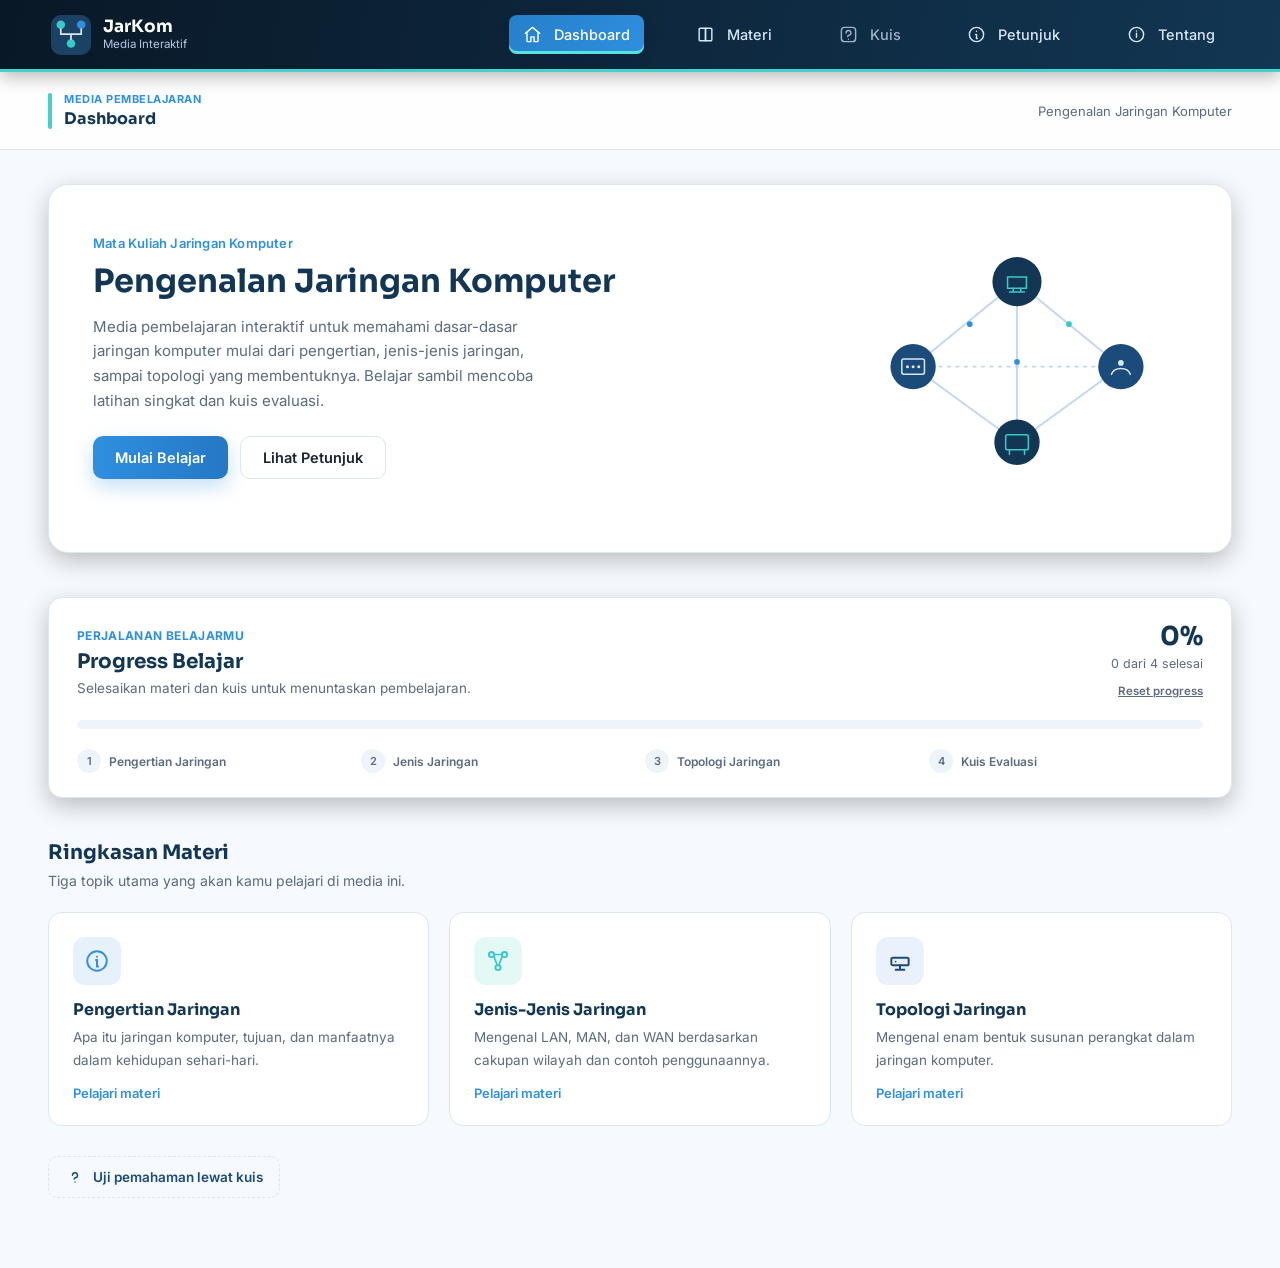
==== index.html @ 14fca4c1 "first commit" ====
<!DOCTYPE html>
<html lang="id">
<head>
<meta charset="UTF-8" />
<meta name="viewport" content="width=device-width, initial-scale=1.0" />
<title>Pengenalan Jaringan Komputer | Media Pembelajaran Interaktif</title>
<link rel="stylesheet" href="style.css?v=20261001-9" />
<link rel="preconnect" href="https://fonts.googleapis.com">
<link href="https://fonts.googleapis.com/css2?family=Sora:wght@400;600;700;800&family=Inter:wght@400;500;600;700&display=swap" rel="stylesheet">
</head>
<body>

<div class="app">

  <!-- ============ NAVBAR ============ -->
  <header class="navbar" id="navbar">
    <div class="sidebar-brand">
      <div class="brand-mark">
        <svg viewBox="0 0 40 40" width="34" height="34" fill="none" xmlns="http://www.w3.org/2000/svg">
          <circle cx="8" cy="8" r="5" fill="#38C9C9"/>
          <circle cx="32" cy="8" r="5" fill="#2F8FE0"/>
          <circle cx="20" cy="30" r="5" fill="#38C9C9"/>
          <path d="M8 13V19M32 13V19M8 19H32M20 19V25" stroke="#DCE6F2" stroke-width="2" stroke-linecap="round"/>
        </svg>
      </div>
      <div class="brand-text">
        <span class="brand-title">JarKom</span>
        <span class="brand-sub">Media Interaktif</span>
      </div>
    </div>

    <nav class="navbar-nav" aria-label="Navigasi utama">
      <button class="nav-item active" data-target="dashboard">
        <svg class="nav-icon" viewBox="0 0 24 24" fill="none"><path d="M3 10.5L12 3l9 7.5" stroke="currentColor" stroke-width="1.8" stroke-linecap="round" stroke-linejoin="round"/><path d="M5 9.5V20a1 1 0 0 0 1 1h4v-6h4v6h4a1 1 0 0 0 1-1V9.5" stroke="currentColor" stroke-width="1.8" stroke-linecap="round" stroke-linejoin="round"/></svg>
        <span>Dashboard</span>
      </button>
      <button class="nav-item" data-target="materi">
        <svg class="nav-icon" viewBox="0 0 24 24" fill="none"><path d="M4 5.5A1.5 1.5 0 0 1 5.5 4H12v16H5.5A1.5 1.5 0 0 1 4 18.5v-13Z" stroke="currentColor" stroke-width="1.8" stroke-linejoin="round"/><path d="M20 5.5A1.5 1.5 0 0 0 18.5 4H12v16h6.5a1.5 1.5 0 0 0 1.5-1.5v-13Z" stroke="currentColor" stroke-width="1.8" stroke-linejoin="round"/></svg>
        <span>Materi</span>
      </button>
      <button class="nav-item" data-target="kuis">
        <svg class="nav-icon" viewBox="0 0 24 24" fill="none"><path d="M9 10a3 3 0 1 1 3.5 2.96c-.6.13-1.5.63-1.5 1.54" stroke="currentColor" stroke-width="1.8" stroke-linecap="round"/><circle cx="12" cy="18" r="0.9" fill="currentColor"/><rect x="3" y="3" width="18" height="18" rx="4" stroke="currentColor" stroke-width="1.8"/></svg>
        <span>Kuis</span>
      </button>
      <button class="nav-item" data-target="petunjuk">
        <svg class="nav-icon" viewBox="0 0 24 24" fill="none"><circle cx="12" cy="12" r="9" stroke="currentColor" stroke-width="1.8"/><path d="M12 8v.01M11 12h1v5h1" stroke="currentColor" stroke-width="1.8" stroke-linecap="round" stroke-linejoin="round"/></svg>
        <span>Petunjuk</span>
      </button>
      <button class="nav-item" data-target="tentang">
        <svg class="nav-icon" viewBox="0 0 24 24" fill="none"><circle cx="12" cy="12" r="9" stroke="currentColor" stroke-width="1.8"/><path d="M12 10.5v5M12 7.5v.01" stroke="currentColor" stroke-width="1.8" stroke-linecap="round"/></svg>
        <span>Tentang</span>
      </button>
    </nav>
  </header>

  <!-- ============ MAIN CONTENT ============ -->
  <main class="content">
    <header class="content-topbar">
      <div class="topbar-context">
        <span class="topbar-kicker">Media Pembelajaran</span>
        <span class="topbar-divider" aria-hidden="true"></span>
        <strong id="topbarPage">Dashboard</strong>
      </div>
      <span class="topbar-course">Pengenalan Jaringan Komputer</span>
    </header>

    <!-- ===== DASHBOARD ===== -->
    <section class="page active" id="page-dashboard">
      <div class="hero">
        <div class="hero-text">
          <p class="hero-kicker">Mata Kuliah Jaringan Komputer</p>
          <h1>Pengenalan Jaringan Komputer</h1>
          <p class="hero-desc">
            Media pembelajaran interaktif untuk memahami dasar-dasar jaringan komputer
            mulai dari pengertian, jenis-jenis jaringan, sampai topologi yang membentuknya.
            Belajar sambil mencoba latihan singkat dan kuis evaluasi.
          </p>
          <div class="hero-actions">
            <button class="btn btn-primary" data-goto="materi">Mulai Belajar</button>
            <button class="btn btn-ghost" data-goto="petunjuk">Lihat Petunjuk</button>
          </div>
        </div>

        <div class="hero-visual" aria-hidden="true">
          <svg viewBox="0 0 360 300" width="100%" height="100%">
            <line x1="180" y1="60" x2="70" y2="150" stroke="#BFD8F2" stroke-width="2"/>
            <line x1="180" y1="60" x2="290" y2="150" stroke="#BFD8F2" stroke-width="2"/>
            <line x1="180" y1="60" x2="180" y2="230" stroke="#BFD8F2" stroke-width="2"/>
            <line x1="70" y1="150" x2="180" y2="230" stroke="#BFD8F2" stroke-width="2"/>
            <line x1="290" y1="150" x2="180" y2="230" stroke="#BFD8F2" stroke-width="2"/>
            <line x1="70" y1="150" x2="290" y2="150" stroke="#BFD8F2" stroke-width="2" stroke-dasharray="4 5"/>

            <g class="pulse-dot"><circle cx="130" cy="105" r="3" fill="#2F8FE0"/></g>
            <g class="pulse-dot" style="animation-delay:.6s"><circle cx="235" cy="105" r="3" fill="#38C9C9"/></g>
            <g class="pulse-dot" style="animation-delay:1.1s"><circle cx="180" cy="145" r="3" fill="#2F8FE0"/></g>

            <circle cx="180" cy="60" r="26" fill="#123653"/>
            <path d="M170 55h20v12h-20z" stroke="#38C9C9" stroke-width="1.6" fill="none"/>
            <path d="M176 67v4M184 67v4M172 71h16" stroke="#38C9C9" stroke-width="1.6" stroke-linecap="round"/>

            <circle cx="70" cy="150" r="24" fill="#1B4B7A"/>
            <rect x="58" y="142" width="24" height="16" rx="2" stroke="#DCE6F2" stroke-width="1.6" fill="none"/>
            <circle cx="64" cy="150" r="1.6" fill="#DCE6F2"/><circle cx="70" cy="150" r="1.6" fill="#DCE6F2"/><circle cx="76" cy="150" r="1.6" fill="#DCE6F2"/>

            <circle cx="290" cy="150" r="24" fill="#1B4B7A"/>
            <path d="M280 158c3-8 17-8 20 0" stroke="#DCE6F2" stroke-width="1.6" fill="none" stroke-linecap="round"/>
            <circle cx="290" cy="146" r="3" fill="#DCE6F2"/>

            <circle cx="180" cy="230" r="24" fill="#123653"/>
            <rect x="168" y="222" width="24" height="16" rx="2" stroke="#38C9C9" stroke-width="1.6" fill="none"/>
            <path d="M172 238v5M188 238v5" stroke="#38C9C9" stroke-width="1.6" stroke-linecap="round"/>
          </svg>
        </div>
      </div>

      <section class="learning-progress" aria-labelledby="learningProgressTitle">
        <div class="progress-heading">
          <div>
            <p class="progress-kicker">Perjalanan Belajarmu</p>
            <h2 id="learningProgressTitle">Progress Belajar</h2>
            <p>Selesaikan materi dan kuis untuk menuntaskan pembelajaran.</p>
          </div>
          <div class="progress-score" aria-label="Progress belajar">
            <strong id="learningProgressPercent">0%</strong>
            <span id="learningProgressCount">0 dari 4 selesai</span>
            <button class="reset-progress-btn" type="button" id="resetProgressBtn">Reset progress</button>
          </div>
        </div>
        <div class="learning-progress-track" role="progressbar" aria-valuemin="0" aria-valuemax="100" aria-valuenow="0" aria-labelledby="learningProgressTitle">
          <span id="learningProgressFill"></span>
        </div>
        <div class="progress-steps">
          <button class="progress-step" type="button" data-goto="materi" data-materi="pengertian" data-progress-step="pengertian">
            <span class="progress-step-icon">1</span><span>Pengertian Jaringan</span>
          </button>
          <button class="progress-step" type="button" data-goto="materi" data-materi="jenis" data-progress-step="jenis">
            <span class="progress-step-icon">2</span><span>Jenis Jaringan</span>
          </button>
          <button class="progress-step" type="button" data-goto="materi" data-materi="topologi" data-progress-step="topologi">
            <span class="progress-step-icon">3</span><span>Topologi Jaringan</span>
          </button>
          <button class="progress-step" type="button" data-goto="kuis" data-progress-step="kuis">
            <span class="progress-step-icon">4</span><span>Kuis Evaluasi</span>
          </button>
        </div>
      </section>

      <h2 class="section-title">Ringkasan Materi</h2>
      <p class="section-subtitle">Tiga topik utama yang akan kamu pelajari di media ini.</p>

      <div class="summary-grid">
        <button class="summary-card" data-goto="materi" data-materi="pengertian">
          <div class="summary-icon" style="background:#E7F1FC">
            <svg viewBox="0 0 24 24" fill="none" width="26" height="26"><circle cx="12" cy="12" r="9" stroke="#2F8FE0" stroke-width="1.8"/><path d="M12 8v.01M11 11h1v6h1" stroke="#2F8FE0" stroke-width="1.8" stroke-linecap="round"/></svg>
          </div>
          <h3>Pengertian Jaringan</h3>
          <p>Apa itu jaringan komputer, tujuan, dan manfaatnya dalam kehidupan sehari-hari.</p>
          <span class="summary-link">Pelajari materi</span>
        </button>

        <button class="summary-card" data-goto="materi" data-materi="jenis">
          <div class="summary-icon" style="background:#E4F8F6">
            <svg viewBox="0 0 24 24" fill="none" width="26" height="26"><circle cx="6" cy="6" r="2.4" stroke="#38C9C9" stroke-width="1.8"/><circle cx="18" cy="6" r="2.4" stroke="#38C9C9" stroke-width="1.8"/><circle cx="12" cy="18" r="2.4" stroke="#38C9C9" stroke-width="1.8"/><path d="M8 7.5L11 15M16 7.5L13 15M8.3 6h7.4" stroke="#38C9C9" stroke-width="1.6"/></svg>
          </div>
          <h3>Jenis-Jenis Jaringan</h3>
          <p>Mengenal LAN, MAN, dan WAN berdasarkan cakupan wilayah dan contoh penggunaannya.</p>
          <span class="summary-link">Pelajari materi</span>
        </button>

        <button class="summary-card" data-goto="materi" data-materi="topologi">
          <div class="summary-icon" style="background:#EAF0FC">
            <svg viewBox="0 0 24 24" fill="none" width="26" height="26"><rect x="4" y="9" width="16" height="7" rx="1.5" stroke="#1B4B7A" stroke-width="1.8"/><path d="M8 20h8M12 16v4" stroke="#1B4B7A" stroke-width="1.8" stroke-linecap="round"/><circle cx="8" cy="12.5" r="0.8" fill="#1B4B7A"/></svg>
          </div>
          <h3>Topologi Jaringan</h3>
          <p>Mengenal enam bentuk susunan perangkat dalam jaringan komputer.</p>
          <span class="summary-link">Pelajari materi</span>
        </button>
      </div>

      <div class="dashboard-links">
        <button class="mini-link" data-goto="kuis">
          <svg viewBox="0 0 24 24" fill="none" width="20" height="20"><path d="M9 10a3 3 0 1 1 3.5 2.96c-.6.13-1.5.63-1.5 1.54" stroke="currentColor" stroke-width="1.8" stroke-linecap="round"/><circle cx="12" cy="18" r="0.9" fill="currentColor"/></svg>
          Uji pemahaman lewat kuis
        </button>
      </div>
    </section>

    <!-- ===== MATERI ===== -->
    <section class="page" id="page-materi">
      <h1 class="page-title">Materi Pembelajaran</h1>
      <p class="page-lead">Pilih topik yang ingin kamu pelajari.</p>

      <div class="tabs" id="materiTabs">
        <button class="tab active" data-topic="pengertian">1. Pengertian Jaringan</button>
        <button class="tab" data-topic="jenis">2. Jenis-Jenis Jaringan</button>
        <button class="tab" data-topic="topologi">3. Topologi Jaringan</button>
      </div>

      <!-- TOPIK 1: PENGERTIAN -->
      <div class="topic-panel active" id="topic-pengertian">
        <article class="materi-block">
          <div class="materi-intro">
            <div class="materi-intro-copy">
              <h2>Pengertian Jaringan Komputer</h2>
              <p>Jaringan komputer adalah dua atau lebih komputer beserta perangkat pendukung lainnya yang
              saling dihubungkan menggunakan sebuah media sehingga dapat saling berkomunikasi dan berbagi
              sumber daya. Perangkat pendukung dapat berupa printer, server, kartu jaringan, atau perangkat
              jaringan lainnya.</p>
            </div>
            <figure class="network-visual" aria-label="Ilustrasi perangkat komputer yang terhubung dalam jaringan">
              <svg viewBox="0 0 330 180" role="img" aria-hidden="true">
                <defs>
                  <linearGradient id="networkPanel" x1="0" x2="1" y1="0" y2="1"><stop stop-color="#EDF8FF"/><stop offset="1" stop-color="#F1FCFB"/></linearGradient>
                </defs>
                <path class="network-link" d="M73 54L164 90 255 51M73 54L70 132 164 90 256 132M164 90V38"/>
                <circle class="network-pulse" cx="164" cy="90" r="34"/>
                <g class="network-node network-node-main"><rect x="141" y="67" width="46" height="40" rx="10"/><path d="M151 96h26M164 96v7M155 104h18"/></g>
                <g class="network-node"><rect x="51" y="35" width="43" height="31" rx="7"/><path d="M58 59h29M72 59v5M64 65h16"/></g>
                <g class="network-node"><rect x="235" y="32" width="43" height="31" rx="7"/><path d="M242 56h29M256 56v5M248 62h16"/></g>
                <g class="network-node"><rect x="49" y="117" width="43" height="30" rx="7"/><path d="M56 140h29M70 140v5M62 145h16"/></g>
                <g class="network-node"><rect x="235" y="117" width="43" height="30" rx="7"/><path d="M242 140h29M256 140v5M248 145h16"/></g>
                <g class="network-server"><rect x="151" y="18" width="26" height="24" rx="5"/><path d="M157 25h2M157 32h2M164 25h7M164 32h7"/></g>
              </svg>
              <figcaption><span></span>Perangkat terhubung dan berbagi data</figcaption>
            </figure>
          </div>

          <div class="materi-highlight">
            <strong>Contoh sederhana:</strong> komputer di laboratorium terhubung melalui media jaringan sehingga
            pengguna dapat mengirim file ke printer bersama atau mengakses koneksi internet yang sama.
          </div>

          <div class="info-cols">
            <div class="info-col">
              <h3>Manfaat Utama</h3>
              <ul>
                <li>Komunikasi dan pertukaran data, misalnya e-mail atau chatting.</li>
                <li>Berbagi sumber daya: printer, server, file, program, dan koneksi internet.</li>
                <li>Administrasi sistem secara terpusat.</li>
                <li>Keamanan terpusat, misalnya melalui firewall.</li>
                <li>Integrasi data dan pembagian beban pemrosesan.</li>
              </ul>
            </div>
            <div class="info-col">
              <h3>Dampak bagi Pengguna</h3>
              <ul>
                <li>Memudahkan kerja sama dalam kelompok atau komunitas.</li>
                <li>Menghemat biaya penggunaan hardware dan software.</li>
                <li>Menghemat waktu dan tenaga saat bertukar informasi.</li>
                <li>Meningkatkan produktivitas melalui data yang terintegrasi.</li>
                <li>Mendukung kolaborasi dalam cakupan lokal hingga global.</li>
            </ul>
          </div>
          </div>

          <div class="materi-flow" aria-label="Alur komunikasi jaringan">
            <div><span>1</span><strong>Pengirim</strong><small>Perangkat membuat dan mengirim data.</small></div>
            <div><span>2</span><strong>Media</strong><small>Penghubung dapat berupa kabel atau nirkabel.</small></div>
            <div><span>3</span><strong>Penerima</strong><small>Perangkat tujuan menerima data.</small></div>
          </div>
        </article>

        <section class="lesson-video" data-video-key="pengertian" aria-labelledby="videoPengertianTitle">
          <div class="lesson-video-heading"><div><span>Video Pendukung 1</span><h3 id="videoPengertianTitle">Video Pengertian Jaringan</h3><p>Tonton rangkuman konsep dasar sebelum melanjutkan latihan.</p></div><b class="lesson-video-status" data-video-status="pengertian">Belum selesai</b></div>
          <video class="lesson-video-player" controls preload="metadata"><source src="video/jaringan komputer.mp4" type="video/mp4">Browser Anda tidak mendukung pemutar video.</video>
          <p class="lesson-video-note" data-video-note="pengertian">Tonton sampai selesai untuk menandai video ini sebagai selesai.</p>
        </section>

        <div class="check-box" data-check="pengertian">
          <h4>Cek Pemahaman</h4>
          <p class="check-q">Salah satu tujuan utama jaringan komputer adalah...</p>
          <div class="check-options">
            <button class="opt-btn" data-correct="false">A. Mempercepat proses booting komputer</button>
            <button class="opt-btn" data-correct="true">B. Memungkinkan komunikasi dan berbagi sumber daya</button>
            <button class="opt-btn" data-correct="false">C. Mengganti fungsi sistem operasi</button>
            <button class="opt-btn" data-correct="false">D. Menambah kapasitas RAM komputer</button>
          </div>
          <p class="check-feedback"></p>
        </div>

        <div class="topic-nav">
          <span></span>
          <button class="btn btn-primary btn-small" data-topic-goto="jenis">Lanjut: Jenis-Jenis Jaringan →</button>
        </div>
      </div>

      <!-- TOPIK 2: JENIS-JENIS -->
      <div class="topic-panel" id="topic-jenis">
        <article class="materi-block">
          <h2>Jenis-Jenis Jaringan Komputer</h2>
          <p>Jenis jaringan komputer merupakan pengelompokan jaringan berdasarkan jarak jangkauan atau luas area yang dilayaninya. Berdasarkan jangkauannya, jaringan komputer dibedakan menjadi beberapa jenis, yaitu LAN, MAN, dan WAN.</p>
        </article>

        <div class="net-card">
          <div class="net-card-media">
            <img src="images/lan.png" alt="Ilustrasi LAN" onerror="this.style.display='none'; this.nextElementSibling.style.display='flex';">
            <div class="img-fallback" style="display:none">
              <svg viewBox="0 0 24 24" width="40" height="40" fill="none"><rect x="4" y="9" width="16" height="7" rx="1.5" stroke="#2F8FE0" stroke-width="1.8"/><circle cx="8" cy="12.5" r="1" fill="#2F8FE0"/><circle cx="12" cy="12.5" r="1" fill="#2F8FE0"/><circle cx="16" cy="12.5" r="1" fill="#2F8FE0"/></svg>
            </div>
          </div>
          <div class="net-card-body">
            <span class="net-tag">LAN</span>
            <h3>Local Area Network</h3>
            <p>LAN berada dalam ruang lingkup sangat terbatas, misalnya ruangan, rumah, hingga gedung bertingkat.</p>
            <div class="net-meta">
              <div><strong>Cakupan wilayah</strong><span>Sekitar 10–300 meter</span></div>
              <div><strong>Contoh penggunaan</strong><span>Laboratorium komputer, warnet, rumah, atau divisi perusahaan</span></div>
              <div><strong>Media umum</strong><span>Kabel UTP, switch, dan access point WiFi</span></div>
            </div>
          </div>
        </div>

        <div class="net-card">
          <div class="net-card-media">
            <img src="images/man.png" alt="Ilustrasi MAN" onerror="this.style.display='none'; this.nextElementSibling.style.display='flex';">
            <div class="img-fallback" style="display:none">
              <svg viewBox="0 0 24 24" width="40" height="40" fill="none"><path d="M4 20V9l4-3 4 3 4-3 4 3v11" stroke="#38C9C9" stroke-width="1.8" stroke-linejoin="round"/><path d="M4 20h16" stroke="#38C9C9" stroke-width="1.8"/></svg>
            </div>
          </div>
          <div class="net-card-body">
            <span class="net-tag" style="background:#E4F8F6;color:#1B9C9C">MAN</span>
            <h3>Metropolitan Area Network</h3>
            <p>MAN menghubungkan beberapa jaringan LAN yang masih berada dalam lingkup satu kota.</p>
            <div class="net-meta">
              <div><strong>Cakupan wilayah</strong><span>Satu kota atau wilayah metropolitan (sekitar 5–50 km)</span></div>
              <div><strong>Contoh penggunaan</strong><span>Jaringan antar kantor cabang bank dalam satu kota</span></div>
              <div><strong>Media umum</strong><span>Serat optik atau koneksi khusus antar lokasi</span></div>
            </div>
          </div>
        </div>

        <div class="net-card">
          <div class="net-card-media">
            <img src="images/wan.png" alt="Ilustrasi WAN" onerror="this.style.display='none'; this.nextElementSibling.style.display='flex';">
            <div class="img-fallback" style="display:none">
              <svg viewBox="0 0 24 24" width="40" height="40" fill="none"><circle cx="12" cy="12" r="9" stroke="#1B4B7A" stroke-width="1.8"/><path d="M3 12h18M12 3c2.5 2.6 2.5 15.4 0 18M12 3c-2.5 2.6-2.5 15.4 0 18" stroke="#1B4B7A" stroke-width="1.6"/></svg>
            </div>
          </div>
          <div class="net-card-body">
            <span class="net-tag" style="background:#EAF0FC;color:#1B4B7A">WAN</span>
            <h3>Wide Area Network</h3>
            <p>WAN melingkupi area sangat luas, melintasi kota, provinsi, pulau, bahkan benua.</p>
            <div class="net-meta">
              <div><strong>Cakupan wilayah</strong><span>Antar kota, pulau, hingga antar negara</span></div>
              <div><strong>Contoh penggunaan</strong><span>Jaringan internet, koneksi kantor pusat dengan cabang luar kota</span></div>
              <div><strong>Media umum</strong><span>Internet, satelit, serat optik, atau jaringan seluler</span></div>
            </div>
          </div>
        </div>

        <section class="lesson-video" data-video-key="jenis" aria-labelledby="videoJenisTitle">
          <div class="lesson-video-heading"><div><span>Video Pendukung 2</span><h3 id="videoJenisTitle">Video Jenis-Jenis Jaringan</h3><p>Gunakan video ini untuk memperkuat perbedaan LAN, MAN, dan WAN.</p></div><b class="lesson-video-status" data-video-status="jenis">Belum selesai</b></div>
          <video class="lesson-video-player" controls preload="metadata"><source src="video/Jenis Jaringan komputer.mp4" type="video/mp4">Browser Anda tidak mendukung pemutar video.</video>
          <p class="lesson-video-note" data-video-note="jenis">Tonton sampai selesai untuk menandai video ini sebagai selesai.</p>
        </section>

        <div class="check-box" data-check="jenis">
          <h4>Cek Pemahaman</h4>
          <p class="check-q">Jaringan yang mencakup wilayah satu kota disebut...</p>
          <div class="check-options">
            <button class="opt-btn" data-correct="false">A. LAN</button>
            <button class="opt-btn" data-correct="true">B. MAN</button>
            <button class="opt-btn" data-correct="false">C. WAN</button>
            <button class="opt-btn" data-correct="false">D. Internet</button>
          </div>
          <p class="check-feedback"></p>
        </div>

        <div class="topic-nav">
          <button class="btn btn-ghost btn-small" data-topic-goto="pengertian">← Kembali</button>
          <button class="btn btn-primary btn-small" data-topic-goto="topologi">Lanjut: Topologi Jaringan →</button>
        </div>
      </div>

      <!-- TOPIK 3: TOPOLOGI -->
      <div class="topic-panel" id="topic-topologi">
        <article class="materi-block">
          <h2>Topologi Jaringan</h2>
          <p>Topologi jaringan adalah pola atau bentuk susunan hubungan antarperangkat dalam sebuah jaringan komputer. 
            Topologi menunjukkan bagaimana komputer, server, switch, dan perangkat jaringan lainnya saling terhubung dan berkomunikasi.</p>
            <p>Adapun beberapa jenis topologi jaringan antara lain:</p>
        </article>

        <div class="device-grid">
          <div class="device-card">
            <div class="topology-badge"><img src="images/bus.png" alt="Ilustrasi Topologi Bus" onerror="this.style.display='none'; this.nextElementSibling.style.display='flex';"><span>BUS</span></div>
            <h3>Topologi Bus</h3>
            <p class="device-fn">Komponen terhubung pada jalur komunikasi utama (trunk atau backbone).</p>
            <p>Pada topologi Linear Bus, setiap komponen terhubung ke <strong>trunk atau backbone</strong> sehingga membentuk satu segmen jaringan. Kedua ujung kabel menggunakan terminator untuk mencegah sinyal terserap; media yang digunakan adalah kabel coaxial.</p>
          </div>

          <div class="device-card">
            <div class="topology-badge"><img src="images/star.png" alt="Ilustrasi Topologi Star" onerror="this.style.display='none'; this.nextElementSibling.style.display='flex';"><span>STAR</span></div>
            <h3>Topologi Star</h3>
            <p class="device-fn">Setiap komponen terhubung ke perangkat pusat.</p>
            <p>Pada topologi Star, setiap komponen terhubung ke perangkat jaringan pusat seperti <strong>hub, switch, atau router</strong>. Jika beberapa Star dihubungkan hingga membentuk Star baru, hasilnya disebut Extended Star. Media koneksinya dapat berupa kabel UTP.</p>
          </div>

          <div class="device-card">
            <div class="topology-badge"><img src="images/ring.png" alt="Ilustrasi Topologi Ring" onerror="this.style.display='none'; this.nextElementSibling.style.display='flex';"><span>RING</span></div>
            <h3>Topologi Ring</h3>
            <p class="device-fn">Komponen terhubung pada backbone berbentuk loop tertutup.</p>
            <p>Pada topologi Ring, setiap komponen terhubung ke jalur komunikasi utama yang <strong>membentuk loop tertutup</strong>. Pada Token Ring, pengkabelan dapat berbentuk Star dan loop dibentuk oleh perangkat MAU (<em>Media Access Unit</em>).</p>
          </div>

          <div class="device-card">
            <div class="topology-badge"><img src="images/mesh.png" alt="Ilustrasi Topologi Mesh" onerror="this.style.display='none'; this.nextElementSibling.style.display='flex';"><span>MESH</span></div>
            <h3>Topologi Mesh</h3>
            <p class="device-fn">Komponen memiliki jalur langsung khusus ke komponen lain.</p>
            <p>Pada <strong>Full Mesh</strong>, setiap komponen memiliki hubungan langsung atau jalur khusus ke setiap komponen lain dalam segmen. Jika satu jalur khusus dihilangkan, bentuknya disebut Partial Mesh.</p>
          </div>

          <div class="device-card">
            <div class="topology-badge"><img src="images/tree.png" alt="Ilustrasi Topologi Tree" onerror="this.style.display='none'; this.nextElementSibling.style.display='flex';"><span>TREE</span></div>
            <h3>Topologi Tree</h3>
            <p class="device-fn">Jaringan disusun bertingkat seperti cabang pohon.</p>
            <p>Topologi Tree adalah topologi yang memiliki <strong>struktur bertingkat seperti pohon</strong>, dengan beberapa jaringan yang tersusun secara hierarki.</p>
          </div>

          <div class="device-card">
            <div class="topology-badge"><img src="images/hybrid.png" alt="Ilustrasi Topologi Hybrid" onerror="this.style.display='none'; this.nextElementSibling.style.display='flex';"><span>HYBRID</span></div>
            <h3>Topologi Hybrid</h3>
            <p class="device-fn">Menggabungkan dua atau lebih jenis topologi.</p>
            <p>Topologi Hybrid adalah topologi yang merupakan <strong>gabungan dari dua atau lebih jenis topologi jaringan</strong>, misalnya gabungan topologi Star dan Bus.</p>
          </div>
        </div>

        <section class="lesson-video" data-video-key="topologi" aria-labelledby="videoTopologiTitle">
          <div class="lesson-video-heading"><div><span>Video Pendukung 3</span><h3 id="videoTopologiTitle">Video Topologi Jaringan</h3><p>Lihat visualisasi topologi sebelum menyelesaikan evaluasi akhir.</p></div><b class="lesson-video-status" data-video-status="topologi">Belum selesai</b></div>
          <video class="lesson-video-player" controls preload="metadata"><source src="video/Topologi Jaringan.mp4" type="video/mp4">Browser Anda tidak mendukung pemutar video.</video>
          <p class="lesson-video-note" data-video-note="topologi">Tonton sampai selesai untuk menandai video ini sebagai selesai.</p>
        </section>

        <div class="check-box" data-check="topologi">
          <h4>Latihan Singkat</h4>
          <p class="check-q">Topologi yang menghubungkan semua perangkat ke satu perangkat pusat adalah...</p>
          <div class="check-options">
            <button class="opt-btn" data-correct="false">A. Bus</button>
            <button class="opt-btn" data-correct="true">B. Star</button>
            <button class="opt-btn" data-correct="false">C. Ring</button>
            <button class="opt-btn" data-correct="false">D. Mesh</button>
          </div>
          <p class="check-feedback"></p>
        </div>

        <div class="topic-nav">
          <button class="btn btn-ghost btn-small" data-topic-goto="jenis">← Kembali</button>
          <button class="btn btn-primary btn-small" data-goto="kuis">Ke Kuis Evaluasi →</button>
        </div>
      </div>
    </section>

    <!-- ===== VIDEO ===== -->
    <section class="page legacy-video-page" id="page-video" aria-hidden="true">
      <h1 class="page-title">Video Pengenalan Jaringan Komputer</h1>
      <p class="page-lead">Tonton video berikut untuk memperkuat pemahamanmu tentang jaringan komputer.</p>

      <div class="video-wrap">
        <video id="mainVideo" controls poster="" onerror="document.getElementById('videoFallback').style.display='flex'; this.style.display='none';">
          <source src="video/jaringan-komputer.mp4" type="video/mp4">
        </video>
        <div class="video-fallback" id="videoFallback">
          <svg viewBox="0 0 24 24" width="46" height="46" fill="none"><rect x="3" y="5" width="14" height="14" rx="2" stroke="#BFD8F2" stroke-width="1.6"/><path d="M17 9.5l4-2.3v9.6l-4-2.3" stroke="#BFD8F2" stroke-width="1.6" stroke-linejoin="round"/></svg>
          <p>Video belum tersedia.<br>Masukkan file <code>jaringan-komputer.mp4</code> ke folder <code>video/</code>.</p>
        </div>
      </div>

      <div class="video-info">
        <h3>Video Pengenalan Jaringan Komputer</h3>
        <p>Video ini membahas secara ringkas apa itu jaringan komputer, jenis-jenisnya, serta
        enam topologi jaringan yang umum digunakan.</p>
      </div>

      <div id="videoQuestion" class="video-question" style="display:none">
        <p>Apakah kamu sudah selesai menonton video ini?</p>
        <div class="video-question-actions">
          <button class="btn btn-ghost btn-small" id="videoNotDone">Belum, putar ulang</button>
          <button class="btn btn-primary btn-small" id="videoDone">Ya, sudah selesai</button>
        </div>
      </div>

      <button class="btn btn-primary" id="continueToQuizBtn" data-goto="kuis" style="display:none">Lanjut ke Kuis →</button>

      <button class="btn btn-ghost" data-goto="dashboard">← Kembali ke Dashboard</button>
    </section>

    <!-- ===== KUIS ===== -->
    <section class="page" id="page-kuis">

      <div id="kuisIntro" class="quiz-intro">
        <div class="quiz-hero">
          <div class="quiz-hero-content">
            <span class="quiz-eyebrow">Evaluasi Akhir</span>
            <h1>Kuis Evaluasi</h1>
            <p>Uji pemahamanmu tentang pengertian, jenis, dan topologi jaringan komputer dalam satu rangkaian kuis.</p>
            <div class="quiz-meta" aria-label="Informasi kuis">
              <div><strong>15</strong><span>Soal pilihan ganda</span></div>
              <div><strong>3</strong><span>Topik pembelajaran</span></div>
              <div><strong>1×</strong><span>Jawaban per soal</span></div>
            </div>
            <button class="btn btn-primary quiz-start-btn" id="startQuizBtn" disabled>Mulai Kuis</button>
          </div>
          <aside class="quiz-hero-aside" aria-label="Aturan pengerjaan kuis">
            <div class="quiz-hero-icon" aria-hidden="true">
              <svg viewBox="0 0 64 64" fill="none"><rect x="13" y="8" width="38" height="48" rx="7" stroke="currentColor" stroke-width="3"/><path d="M23 22h18M23 32h18M23 42h10" stroke="currentColor" stroke-width="3" stroke-linecap="round"/><circle cx="45" cy="43" r="7" fill="#38C9C9"/><path d="m42 43 2 2 4-5" stroke="#0E2B45" stroke-width="2.4" stroke-linecap="round" stroke-linejoin="round"/></svg>
            </div>
            <span>Siap mengerjakan?</span>
            <h2>Jawab dengan teliti</h2>
            <p>Pilih satu jawaban pada setiap soal. Nilai dan pembahasan akan tersedia setelah kuis selesai.</p>
          </aside>
        </div>
        <div class="quiz-lock-card" id="quizLockCard" role="status" aria-live="polite">
          <div class="quiz-lock-icon" aria-hidden="true">
            <svg viewBox="0 0 24 24" fill="none">
              <rect x="5" y="10" width="14" height="10" rx="2" stroke="currentColor" stroke-width="1.8"/>
              <path d="M8 10V7a4 4 0 0 1 8 0v3" stroke="currentColor" stroke-width="1.8" stroke-linecap="round"/>
              <circle cx="12" cy="15" r="1" fill="currentColor"/>
            </svg>
          </div>
          <div>
            <h2>Kuis masih terkunci</h2>
            <p id="quizLockMessage">Selesaikan cek pemahaman pada seluruh materi untuk membuka kuis.</p>
            <ul class="quiz-requirements" id="quizRequirements">
              <li data-requirement="pengertian">Cek pemahaman Pengertian Jaringan</li>
              <li data-requirement="jenis">Cek pemahaman Jenis Jaringan</li>
              <li data-requirement="topologi">Cek pemahaman Topologi Jaringan</li>
            </ul>
          </div>
        </div>
      </div>

      <div id="kuisRunning" class="quiz-running" style="display:none">
        <div class="quiz-workspace">
          <div class="quiz-main">
            <div class="quiz-top">
              <span id="quizProgressText">Soal 1 dari 15</span>
              <div class="quiz-progress-bar"><div class="quiz-progress-fill" id="quizProgressFill"></div></div>
            </div>

            <div class="quiz-card">
              <p class="quiz-question" id="quizQuestion"></p>
              <div class="quiz-options" id="quizOptions"></div>
              <p class="quiz-feedback" id="quizFeedback"></p>
            </div>

            <div class="quiz-nav">
              <button class="btn btn-primary" id="nextQuestionBtn" disabled>Soal Berikutnya</button>
            </div>
          </div>

          <aside class="quiz-status-panel" aria-label="Status kuis">
            <span class="quiz-status-label">Status Kuis</span>
            <div class="quiz-status-number" id="quizStatusNumber">01</div>
            <p class="quiz-status-topic" id="quizStatusTopic">Dasar Jaringan</p>
            <div class="quiz-status-divider"></div>
            <div class="quiz-status-row"><span>Sudah dijawab</span><strong id="quizAnsweredCount">0 / 15</strong></div>
            <div class="quiz-status-row"><span>Jawaban benar</span><strong id="quizCorrectCount">0</strong></div>
            <p class="quiz-status-note">Pilih satu jawaban untuk melanjutkan ke soal berikutnya.</p>
          </aside>
        </div>
      </div>

      <div id="kuisHasil" class="quiz-result" style="display:none">
        <div class="result-layout">
          <div class="result-score-card">
            <div class="result-score-ring">
              <span id="resultPercent">0%</span>
            </div>
            <h2 id="resultTitle">Hasil Evaluasi</h2>
            <p id="resultSummary">Berikut hasil pengerjaan kuismu.</p>
          </div>
          <div class="result-stats" aria-label="Statistik hasil kuis">
            <div class="result-stat"><strong id="resultCorrect">0</strong><span>Jawaban Benar</span></div>
            <div class="result-stat"><strong id="resultWrong">0</strong><span>Jawaban Salah</span></div>
            <div class="result-stat"><strong id="resultScore">0</strong><span>Nilai Akhir</span></div>
          </div>
          <aside class="result-insight">
            <span class="result-insight-label">Rekomendasi Belajar</span>
            <h3 id="resultInsightTitle">Lanjutkan belajarmu</h3>
            <p id="resultRecommendation"></p>
          </aside>
        </div>
        <div class="result-actions">
          <button class="btn btn-ghost" id="showReviewBtn">Lihat Pembahasan</button>
          <button class="btn btn-ghost" id="retryWrongBtn">Ulangi Soal Salah</button>
          <button class="btn btn-ghost" id="retryQuizBtn">Ulangi Kuis</button>
          <button class="btn btn-primary" data-goto="dashboard">Kembali ke Dashboard</button>
        </div>
      </div>

      <div id="kuisReview" class="quiz-review" style="display:none">
        <h1 class="page-title">Pembahasan Kuis</h1>
        <div id="reviewList"></div>
        <button class="btn btn-primary" id="backToResultBtn">← Kembali ke Hasil</button>
      </div>

    </section>

    <!-- ===== PETUNJUK ===== -->
    <section class="page" id="page-petunjuk">
      <section class="guide-hero" aria-labelledby="guideTitle">
        <div>
          <span class="guide-eyebrow">Panduan Belajar</span>
          <h1 id="guideTitle">Petunjuk Penggunaan</h1>
          <p>Ikuti alur berikut agar proses belajarmu lebih terarah, dari memahami materi hingga melihat hasil evaluasi.</p>
        </div>
        <div class="guide-hero-badge" aria-label="Enam langkah pembelajaran">
          <strong>6</strong><span>langkah mudah<br>untuk diikuti</span>
        </div>
      </section>

      <div class="guide-section-heading">
        <span>Alur Pembelajaran</span>
        <h2>Mulai belajar dalam 6 langkah</h2>
      </div>
      <ol class="guide-list" aria-label="Langkah penggunaan media">
        <li>
          <span class="guide-num">1</span>
          <div><h3>Buka menu Materi</h3><p>Pilih menu <strong>Materi</strong> di navbar bagian atas untuk mempelajari pengertian, jenis, dan topologi jaringan komputer.</p></div>
        </li>
        <li>
          <span class="guide-num">2</span>
          <div><h3>Tonton Video Pendukung</h3><p>Setiap topik materi memiliki video pendukung. Tonton hingga selesai agar progress video tercatat dan kuis evaluasi terbuka.</p></div>
        </li>
        <li>
          <span class="guide-num">3</span>
          <div><h3>Kerjakan Latihan</h3><p>Di setiap akhir topik materi, terdapat latihan singkat untuk mengecek pemahamanmu.</p></div>
        </li>
        <li>
          <span class="guide-num">4</span>
          <div><h3>Kerjakan Kuis</h3><p>Pilih menu <strong>Kuis</strong> untuk mengerjakan 15 soal evaluasi pilihan ganda.</p></div>
        </li>
        <li>
          <span class="guide-num">5</span>
          <div><h3>Lihat Hasil &amp; Pembahasan</h3><p>Setelah kuis selesai, kamu bisa melihat nilai akhir serta pembahasan setiap soal.</p></div>
        </li>
        <li>
          <span class="guide-num">6</span>
          <div><h3>Gunakan Navbar</h3><p>Gunakan navbar di bagian atas kapan saja untuk berpindah antar menu.</p></div>
        </li>
      </ol>

      <div class="guide-cta">
        <div><strong>Sudah siap belajar?</strong><span>Mulai dari materi pertama untuk mengenal jaringan komputer.</span></div>
        <button class="btn btn-primary" data-goto="dashboard">← Kembali ke Dashboard</button>
      </div>
    </section>

    <!-- ===== TENTANG ===== -->
    <section class="page" id="page-tentang">
      <h1 class="page-title">Tentang Media Pembelajaran</h1>
      <p class="page-lead">Media interaktif yang disusun sebagai pendamping pembelajaran pengenalan jaringan komputer.</p>

      <article class="about-intro">
        <div class="about-icon" aria-hidden="true">
          <svg viewBox="0 0 24 24" fill="none"><circle cx="6" cy="6" r="2.4" stroke="currentColor" stroke-width="1.8"/><circle cx="18" cy="6" r="2.4" stroke="currentColor" stroke-width="1.8"/><circle cx="12" cy="18" r="2.4" stroke="currentColor" stroke-width="1.8"/><path d="M8 7.5 11 15M16 7.5 13 15M8.3 6h7.4" stroke="currentColor" stroke-width="1.6"/></svg>
        </div>
        <div>
          <h2>Belajar jaringan komputer dengan lebih terarah</h2>
          <p>Media ini mengadaptasi materi pengenalan jaringan komputer dari Modul Jaringan Komputer karya Nur Hidayati, M.Kom. Fokus pembelajaran mencakup definisi dan manfaat jaringan, klasifikasi berdasarkan cakupan, media kabel dan nirkabel, serta topologi fisik jaringan.</p>
        </div>
      </article>

      <div class="about-grid">
        <article class="about-card"><span class="about-number">01</span><h3>Materi Berbasis Modul</h3><p>Isi pengertian, klasifikasi jaringan, dan topologi disesuaikan dengan Modul Jaringan Komputer.</p></article>
        <article class="about-card"><span class="about-number">02</span><h3>Pembelajaran Visual</h3><p>Video pendukung dan ilustrasi jaringan membantu memahami konsep serta bentuk topologi.</p></article>
        <article class="about-card"><span class="about-number">03</span><h3>Latihan dan Kuis</h3><p>Latihan singkat dan kuis evaluasi membantu mengecek pemahaman setelah belajar.</p></article>
      </div>

      <section class="about-sources" aria-labelledby="videoSourcesTitle">
        <h2 id="videoSourcesTitle">Sumber Video</h2>
        <p>Video pendukung pada media ini digunakan sebagai pelengkap pembelajaran.</p>
        <ul>
          <li><strong>Pengertian Jaringan:</strong> <a href="https://youtu.be/WPhjxoVDygk?si=ab6FAzXpc2KvPgIT" target="_blank" rel="noopener noreferrer">Jaringan Komputer: Pengertian, Jenis dan Modelnya</a> — Halo Edukasi, YouTube.</li>
          <li><strong>Jenis-Jenis Jaringan:</strong> <a href="https://youtu.be/YQ2IN7jEhV0?si=LxFhx-mYOEnl0dFO" target="_blank" rel="noopener noreferrer">Mengenal Jenis Jaringan Komputer (LAN MAN WAN)</a> — AF tutorial, YouTube.</li>
          <li><strong>Topologi Jaringan:</strong> <a href="https://youtu.be/P2LaZvjU0b0?si=kEKBDJYDgsHlOIZy" target="_blank" rel="noopener noreferrer">Topologi Jaringan: Jenis-Jenis Topologi Jaringan dan Penjelasannya</a> — NZUpdateChannel, YouTube.</li>
        </ul>
      </section>

      <div class="about-cta">
        <div><strong>Sumber materi</strong><span>Modul Jaringan Komputer — Nur Hidayati, M.Kom, 2016.</span></div>
        <button class="btn btn-primary" data-goto="materi">Mulai Belajar</button>
      </div>
    </section>

  </main>
</div>

<script src="script.js"></script>
</body>
</html>
---- style.css ----
/* =========================================================
   Media Pembelajaran Interaktif — Pengenalan Jaringan Komputer
   ========================================================= */

:root{
  --bg: #F6F9FD;
  --bg-alt: #EDF4FC;
  --primary: #1B4B7A;
  --primary-dark: #123653;
  --accent: #2F8FE0;
  --accent-2: #42D1CC;
  --text: #1B2430;
  --text-muted: #5B6B7F;
  --white: #FFFFFF;
  --border: #DCE6F2;
  --success: #2E9E6D;
  --success-bg: #E5F6EE;
  --error: #E0574A;
  --error-bg: #FCEAE8;
  --radius-sm: 8px;
  --radius-md: 14px;
  --radius-lg: 20px;
  --shadow: 0 8px 24px rgba(0, 0, 0, 0.24);
  --sidebar-bg: #091827;
  --sidebar-active: #1B4B7A;
  --sidebar-text: #D7E7F8;
  --sidebar-muted: #AFC8E2;
}

*{ box-sizing: border-box; }

html,body{
  margin:0; padding:0;
  background: var(--bg);
  color: var(--text);
  font-family: 'Inter', -apple-system, Segoe UI, Roboto, sans-serif;
  scroll-behavior: smooth;
}

html{ overflow-y:scroll; }

h1,h2,h3,h4{
  font-family: 'Sora', 'Inter', sans-serif;
  color: var(--primary-dark);
  margin: 0 0 .4em 0;
}

p{ line-height:1.65; color: var(--text-muted); margin:0 0 1em 0; }

button{ font-family: inherit; cursor: pointer; }

img{ max-width:100%; display:block; }

/* ---------- Layout ---------- */
.app{
  min-height:100vh;
}

/* ---------- Navbar ---------- */
.navbar{
  width:100%;
  min-height:72px;
  background: linear-gradient(100deg, #091827, #123653);
  color: #EAF1FB;
  display:flex; align-items:center;
  padding:0 clamp(20px, 4vw, 52px);
  position: sticky;
  top:0;
  z-index: 40;
  border-bottom: 3px solid var(--accent-2);
  box-shadow: 0 4px 18px rgba(0,0,0,.3);
}

.sidebar-brand{
  display:flex; align-items:center; gap:12px;
  padding: 12px 0;
  margin-right:auto;
}
.brand-mark{
  width:40px; height:40px; border-radius:10px;
  background: #1B4264;
  display:flex; align-items:center; justify-content:center;
}
.brand-text{ display:flex; flex-direction:column; line-height:1.2; }
.brand-title{ font-family:'Sora',sans-serif; font-weight:700; font-size:17px; color:#fff; }
.brand-sub{ font-size:11.5px; color:var(--sidebar-muted); }

.navbar-nav{
  display:flex; align-items:center; justify-content:space-between; gap:4px;
  width:720px; flex:0 0 720px;
  padding:8px 0;
}
.nav-item{
  display:flex; align-items:center; gap:12px;
  background:none; border:none; color:var(--sidebar-text);
  padding: 10px 14px; border-radius: var(--radius-sm);
  font-size: 14.5px; font-weight:500; text-align:left;
  transition: background .18s ease, color .18s ease;
}
.nav-icon{ width:19px; height:19px; flex-shrink:0; color: inherit; }
.nav-item:hover{ background:rgba(255,255,255,.11); color:#fff; }
.nav-item.active{
  background:linear-gradient(135deg, #267FC9, var(--accent));
  color:#fff;
  box-shadow: inset 0 -3px 0 #5BE2DF, 0 4px 12px rgba(8,35,66,.18);
}

/* ---------- Content ---------- */
.content{
  padding: 0 48px 70px 48px;
  width:100%;
  min-width: 0;
}

.content-topbar{
  height:78px;
  margin:0 -48px 34px;
  padding:0 48px;
  background:rgba(255,255,255,.9);
  color:var(--primary-dark);
  display:flex;
  align-items:center;
  justify-content:space-between;
  gap:24px;
  border-bottom:1px solid var(--border);
  position:relative;
}
.content-topbar::before{
  content:"";
  width:4px;
  height:36px;
  background:var(--accent-2);
  position:absolute;
  left:48px;
  border-radius:2px;
}
.topbar-context{ display:flex; flex-direction:column; align-items:flex-start; gap:2px; min-width:0; padding-left:16px; }
.topbar-kicker{ color:var(--accent); font-size:11px; font-weight:700; letter-spacing:.5px; text-transform:uppercase; }
.topbar-divider{ display:none; }
.topbar-context strong{ font-family:'Sora',sans-serif; font-size:16px; font-weight:700; }
.topbar-course{ color:var(--text-muted); font-size:13px; text-align:right; }

.page{ display:none; animation: fadeIn .35s ease; }
.page.active{ display:block; }

@keyframes fadeIn{
  from{ opacity:0; transform: translateY(6px); }
  to{ opacity:1; transform: translateY(0); }
}

.page-title{ font-size: 28px; }
.page-lead{ font-size:15.5px; max-width:640px; }

/* ---------- Buttons ---------- */
.btn{
  border-radius: 10px;
  padding: 12px 22px;
  font-size: 14.5px;
  font-weight: 600;
  border: none;
  display:inline-flex; align-items:center; gap:8px;
  transition: transform .12s ease, box-shadow .12s ease, background .15s ease;
}
.btn-primary{
  background: linear-gradient(90deg, var(--accent), #2578C4);
  color:#fff;
  box-shadow: 0 8px 20px rgba(47,143,224,0.28);
}
.btn-primary:hover{ transform: translateY(-1px); box-shadow: 0 10px 24px rgba(47,143,224,0.36); }
.btn-ghost{
  background: var(--white);
  color: var(--text);
  border: 1.5px solid var(--border);
}
.btn-ghost:hover{ background: #214461; }
.btn-small{ padding: 9px 16px; font-size:13.5px; }
.btn:disabled{ opacity:.5; cursor:not-allowed; transform:none; }

/* ---------- Dashboard hero ---------- */
.hero{
  display:flex; align-items:center; gap:40px;
  background: var(--white);
  border-radius: var(--radius-lg);
  padding: 40px 44px;
  box-shadow: var(--shadow);
  border: 1px solid var(--border);
  margin-bottom: 44px;
}
.hero-text{ flex:1.15; min-width:0; }
.hero-kicker{
  color: var(--accent); font-weight:600; font-size:13px;
  letter-spacing:.2px; margin-bottom:8px;
}
.hero-text h1{ font-size: 32px; line-height:1.2; margin-bottom:14px; }
.hero-desc{ max-width: 480px; font-size:15px; }
.hero-actions{ display:flex; gap:12px; margin: 22px 0 26px 0; flex-wrap:wrap; }
.hero-author{ display:flex; align-items:center; gap:12px; }
.author-avatar{
  width:40px; height:40px; border-radius:50%;
  background: linear-gradient(135deg, var(--accent), var(--accent-2));
  color:#fff; font-family:'Sora',sans-serif; font-weight:700; font-size:13px;
  display:flex; align-items:center; justify-content:center;
}
.hero-author div strong{ display:block; font-size:14px; color:var(--primary-dark); }
.hero-author div span{ font-size:12.5px; color:var(--text-muted); }

.hero-visual{ flex:1; max-width:340px; }
.pulse-dot circle{ animation: pulse 2.4s ease-in-out infinite; transform-origin: center; }
@keyframes pulse{
  0%,100%{ opacity:.35; r:2.2; }
  50%{ opacity:1; r:3.6; }
}

/* ---------- Learning progress ---------- */
.learning-progress{
  background:var(--white); border:1px solid var(--border); border-radius:var(--radius-md);
  padding:24px 28px; margin-bottom:42px; box-shadow:var(--shadow);
}
.progress-heading{ display:flex; align-items:center; justify-content:space-between; gap:24px; }
.progress-kicker{ color:var(--accent); font-size:12px; font-weight:700; letter-spacing:.35px; text-transform:uppercase; margin-bottom:3px; }
.progress-heading h2{ font-size:20px; margin-bottom:3px; }
.progress-heading p:not(.progress-kicker){ font-size:13.5px; margin:0; }
.progress-score{ flex-shrink:0; text-align:right; }
.progress-score strong{ display:block; color:var(--primary-dark); font-family:'Sora',sans-serif; font-size:26px; line-height:1.15; }
.progress-score span{ color:var(--text-muted); font-size:12.5px; }
.reset-progress-btn{
  display:block; margin:8px 0 0 auto; padding:4px 0; border:0; background:none;
  color:var(--text-muted); font-size:11.5px; font-weight:600; text-decoration:underline;
}
.reset-progress-btn:hover{ color:var(--error); }
.learning-progress-track{ height:9px; background:var(--bg-alt); border-radius:999px; overflow:hidden; margin:18px 0 20px; }
.learning-progress-track span{ display:block; width:0; height:100%; border-radius:inherit; background:linear-gradient(90deg,var(--accent),var(--accent-2)); transition:width .35s ease; }
.progress-steps{ display:grid; grid-template-columns:repeat(4,1fr); gap:10px; }
.progress-step{
  display:flex; align-items:center; gap:8px; min-width:0; padding:0;
  background:none; border:0; color:var(--text-muted); font-size:12px; font-weight:600; text-align:left;
}
.progress-step-icon{
  width:24px; height:24px; flex:0 0 24px; display:grid; place-items:center; border-radius:50%;
  background:var(--bg-alt); color:var(--text-muted); font-size:11px; transition:background .2s ease,color .2s ease;
}
.progress-step:hover{ color:var(--accent); }
.progress-step.done{ color:var(--primary-dark); }
.progress-step.done .progress-step-icon{ background:var(--success); color:#fff; font-size:0; }
.progress-step.done .progress-step-icon::after{ content:'✓'; font-size:14px; }

@media (prefers-reduced-motion: reduce){
  .pulse-dot circle{ animation:none; }
  .page{ animation:none; }
}

/* ---------- Section headers ---------- */
.section-title{ font-size:20px; margin-bottom:4px; }
.section-subtitle{ font-size:14px; margin-bottom:20px; }

/* ---------- Summary cards ---------- */
.summary-grid{
  display:grid;
  grid-template-columns: repeat(3, 1fr);
  gap: 20px;
  margin-bottom: 30px;
}
.summary-card{
  background: var(--white);
  border: 1px solid var(--border);
  border-radius: var(--radius-md);
  padding: 24px;
  text-align:left;
  display:flex; flex-direction:column; align-items:flex-start;
  transition: border-color .18s ease, transform .18s ease;
}
.summary-card:hover{ border-color: var(--accent); transform: translateY(-3px); }
.summary-icon{
  width:48px; height:48px; border-radius:12px;
  display:flex; align-items:center; justify-content:center;
  margin-bottom:14px;
}
.summary-card h3{ font-size:16px; margin-bottom:6px; }
.summary-card p{ font-size:13.5px; margin-bottom:14px; }
.summary-link{ font-size:13px; font-weight:600; color: var(--accent); }

.dashboard-links{ display:flex; gap:14px; flex-wrap:wrap; }
.mini-link{
  display:flex; align-items:center; gap:8px;
  background:none; border:1.5px dashed var(--border);
  border-radius: 10px; padding: 10px 16px;
  color: var(--primary); font-size:13.5px; font-weight:600;
}
.mini-link:hover{ border-color: var(--accent); color: var(--accent); }

/* ---------- Tabs (Materi) ---------- */
.tabs{
  display:flex; gap:8px; margin: 24px 0 26px 0;
  flex-wrap:wrap;
  border-bottom: 1.5px solid var(--border);
  padding-bottom: 0;
}
.tab{
  background:none; border:none;
  padding: 10px 16px 14px 16px;
  font-size:14px; font-weight:600; color: var(--text-muted);
  border-bottom: 2.5px solid transparent;
  margin-bottom:-1.5px;
}
.tab:hover{ color: var(--primary); }
.tab.active{ color: var(--accent); border-bottom-color: var(--accent); }

.topic-panel{ display:none; animation: fadeIn .3s ease; }
.topic-panel.active{ display:block; }

.materi-block{
  background: var(--white); border:1px solid var(--border);
  border-radius: var(--radius-md); padding: 26px 30px;
  margin-bottom: 22px;
}
.materi-block h2{ font-size:20px; }
.materi-intro{ display:grid; grid-template-columns:minmax(0,1.55fr) minmax(285px,.75fr); align-items:center; gap:30px; }
.materi-intro-copy{ transform:translateY(-8px); }
.materi-intro-copy > p{ max-width:780px; margin-bottom:0; }
.network-visual{ position:relative; margin:0; padding:12px 14px 10px; overflow:hidden; border:1px solid #D5EAF4; border-radius:16px; background:linear-gradient(135deg,#F6FBFF 0%,#F0FBFA 100%); }
.network-visual::before{ content:''; position:absolute; width:130px; height:130px; top:-74px; right:-48px; border-radius:50%; background:rgba(47,143,224,.08); }
.network-visual svg{ position:relative; display:block; width:100%; max-height:166px; }
.network-link{ fill:none; stroke:#78B9DF; stroke-width:2.2; stroke-linecap:round; stroke-linejoin:round; stroke-dasharray:4 5; }
.network-pulse{ fill:#D9F5F2; opacity:.75; }
.network-node rect{ fill:#FFF; stroke:#75B8DF; stroke-width:1.8; }
.network-node path{ fill:none; stroke:#2F8FE0; stroke-width:1.7; stroke-linecap:round; stroke-linejoin:round; }
.network-node-main rect{ fill:#2F8FE0; stroke:#2F8FE0; }
.network-node-main path{ stroke:#FFF; }
.network-server rect{ fill:#41C9C8; stroke:#41C9C8; }
.network-server path{ fill:none; stroke:#FFF; stroke-width:1.6; stroke-linecap:round; }
.network-visual figcaption{ display:flex; align-items:center; justify-content:center; gap:7px; position:relative; margin-top:-2px; color:var(--text-muted); font-size:11.5px; font-weight:600; text-align:center; }
.network-visual figcaption span{ width:7px; height:7px; border-radius:50%; background:var(--accent-2); box-shadow:0 0 0 4px rgba(56,201,201,.13); }
.materi-highlight{
  margin-top:22px; padding:15px 18px; border-left:4px solid var(--accent-2); border-radius:0 10px 10px 0;
  background:#F0FAFA; color:var(--text-muted); font-size:13.5px; line-height:1.6;
}
.materi-highlight strong{ color:var(--primary-dark); }

.info-cols{ display:grid; grid-template-columns:1fr 1fr; gap:18px; margin-top:22px; }
.info-col{ padding:20px 22px; border:1px solid #DCE9F5; border-radius:14px; background:#FAFCFF; }
.info-col h3{ display:flex; align-items:center; gap:9px; margin:0 0 14px; font-size:15px; color:var(--primary-dark); }
.info-col h3::before{ content:''; width:9px; height:9px; border-radius:50%; background:var(--accent-2); box-shadow:0 0 0 5px rgba(56,201,201,.12); }
.info-col ul{ display:grid; gap:10px; margin:0; padding:0; list-style:none; color:var(--text-muted); font-size:13.5px; }
.info-col li{ position:relative; padding-left:17px; line-height:1.5; }
.info-col li::before{ content:'✓'; position:absolute; left:0; color:var(--accent); font-size:12px; font-weight:800; }
.materi-flow{ display:grid; grid-template-columns:repeat(3,1fr); gap:14px; margin-top:22px; padding:18px; border:1px solid #DCE9F5; border-radius:14px; background:#F6FAFE; }
.materi-flow div{ position:relative; display:grid; grid-template-columns:34px 1fr; column-gap:11px; align-items:center; min-width:0; }
.materi-flow div:not(:last-child)::after{ content:''; position:absolute; top:17px; right:-8px; width:16px; height:1px; background:#A8C8E6; }
.materi-flow span{ grid-row:span 2; width:34px; height:34px; border-radius:50%; background:var(--white); color:var(--accent); border:1px solid #CFE2F4; font-size:13px; font-weight:700; display:flex; align-items:center; justify-content:center; }
.materi-flow strong{ font-size:13.5px; color:var(--primary-dark); }
.materi-flow small{ color:var(--text-muted); font-size:12px; line-height:1.45; }

/* ---------- Net cards (LAN/MAN/WAN) ---------- */
.net-card{
  display:flex; gap:28px;
  background: var(--white); border:1px solid var(--border);
  border-radius: var(--radius-md); padding: 24px;
  margin-bottom: 18px;
  align-items:flex-start;
}
.net-card-media{
  width:min(100%, 220px); aspect-ratio:1; height:auto; flex-shrink:0;
  background:transparent; border-radius:0;
  display:flex; align-items:center; justify-content:center;
  overflow:visible;
}
.net-card-media img{ width:100%; height:100%; object-fit:contain; }
.net-card-body{ flex:1; min-width:0; }
.img-fallback{ display:flex; align-items:center; justify-content:center; width:100%; height:100%; }
.net-tag{
  display:inline-block; font-size:11.5px; font-weight:700;
  background:#E7F1FC; color: var(--accent);
  padding:3px 10px; border-radius:20px; margin-bottom:8px;
}
.net-card-body h3{ font-size:18px; margin-bottom:7px; }
.net-card-body p{ font-size:14px; margin-bottom:16px; }
.net-meta{ display:flex; gap:26px; flex-wrap:wrap; }
.net-meta div{ display:flex; flex-direction:column; font-size:13px; }
.net-meta strong{ color: var(--primary-dark); font-size:12.5px; margin-bottom:2px; }
.net-meta span{ color: var(--text-muted); max-width:260px; }


/* ---------- Device grid ---------- */
.device-grid{
  display:grid; grid-template-columns: repeat(2, 1fr); gap:20px; margin-bottom:22px;
}
.device-card{
  background: var(--white); border:1px solid var(--border);
  border-radius: var(--radius-md); padding: 22px;
}
.device-media{
  width:min(100%, 220px); aspect-ratio:1; height:auto; border-radius:10px;
  background: var(--bg-alt);
  display:flex; align-items:center; justify-content:center;
  margin:0 auto 18px; overflow:hidden;
}
.device-media img{ width:100%; height:100%; object-fit:contain; }
.device-card h3{ font-size:17px; margin-bottom:5px; }
.device-fn{ font-size:13px; color: var(--accent); font-weight:600; margin-bottom:8px; }
.device-card > p:last-child{ font-size:13.5px; margin-bottom:0; }
.topology-badge{
  width:100%; min-height:206px; display:flex; align-items:center; justify-content:center;
  margin-bottom:18px; border-radius:10px; color:var(--primary-dark); background:var(--white);
  font-family:'Sora',sans-serif; font-size:18px; font-weight:700; letter-spacing:1.5px;
}
.topology-badge img{ width:100%; height:190px; object-fit:contain; padding:8px; }
.topology-badge span{ display:none; align-items:center; justify-content:center; min-height:206px; }

/* ---------- Check box (latihan singkat) ---------- */
.check-box{
  background: var(--bg-alt); border: 1.5px dashed #BFD8F2;
  border-radius: var(--radius-md); padding: 22px 26px;
  margin-bottom: 22px;
}
.check-box h4{ font-size:14px; color: var(--accent); text-transform:none; margin-bottom:8px; }
.check-q{ font-weight:600; color: var(--text); font-size:14.5px; margin-bottom:14px; }
.check-options{ display:grid; gap:10px; margin-bottom:6px; }
.opt-btn{
  text-align:left; background: var(--white); border:1.5px solid var(--border);
  border-radius: var(--radius-sm); padding: 11px 16px; font-size:13.5px; color: var(--text);
  transition: border-color .15s ease, background .15s ease;
}
.opt-btn:hover:not(:disabled){ border-color: var(--accent); }
.opt-btn:disabled{ cursor:default; }
.opt-btn.correct{ background: var(--success-bg); border-color: var(--success); color:#1B6E4D; font-weight:600; }
.opt-btn.wrong{ background: var(--error-bg); border-color: var(--error); color:#A6362B; font-weight:600; }
.check-feedback{ font-size:13.5px; font-weight:600; margin:8px 0 0 0; min-height:18px; }
.check-feedback.correct{ color: var(--success); }
.check-feedback.wrong{ color: var(--error); }

.topic-nav{ display:flex; justify-content:space-between; align-items:center; margin-top:10px; }

/* ---------- Video pendukung materi ---------- */
.lesson-video{
  margin:24px 0 22px; padding:22px 24px; background:var(--white); border:1px solid var(--border);
  border-radius:var(--radius-md); box-shadow:0 4px 14px rgba(18,54,83,.05);
}
.lesson-video-heading{ display:flex; justify-content:space-between; align-items:flex-start; gap:18px; margin-bottom:16px; }
.lesson-video-heading > div > span{ display:block; margin-bottom:4px; color:var(--accent); font-size:11.5px; font-weight:700; letter-spacing:.5px; text-transform:uppercase; }
.lesson-video-heading h3{ font-size:17px; margin-bottom:3px; }
.lesson-video-heading p{ font-size:13.5px; margin:0; }
.lesson-video-status{ flex-shrink:0; padding:6px 10px; border-radius:99px; background:var(--bg-alt); color:var(--text-muted); font-size:11.5px; }
.lesson-video-status.done{ background:var(--success-bg); color:var(--success); }
.lesson-video-player{ display:block; width:100%; max-width:820px; margin:0 auto; aspect-ratio:16/9; background:#0E2338; border-radius:10px; }
.lesson-video-note{ margin:12px 0 0; color:var(--text-muted); font-size:12.5px; text-align:center; }

/* ---------- Video page ---------- */
.video-wrap{
  background:#0E2338; border-radius: var(--radius-lg); overflow:hidden;
  aspect-ratio: 16/9; width:min(100%, 1060px); margin:0 0 22px;
  display:flex; align-items:center; justify-content:center;
  box-shadow: var(--shadow);
}
.legacy-video-page{ display:none !important; }
.video-wrap video{ width:100%; height:100%; object-fit:cover; }
.video-fallback{
  display:none; flex-direction:column; align-items:center; justify-content:center;
  gap:14px; color:#BFD8F2; text-align:center; padding:20px;
}
.video-fallback p{ color:#8FB2D6; font-size:13.5px; margin:0; }
.video-fallback code{ background: rgba(255,255,255,0.08); padding:2px 6px; border-radius:4px; }

.video-info{
  background: var(--white); border:1px solid var(--border); border-radius: var(--radius-md);
  padding:20px 24px; width:min(100%, 1060px); margin-bottom:20px;
}
.video-info h3{ font-size:15.5px; }
.video-info p{ font-size:14px; margin:0; }

.video-question{
  background: var(--bg-alt); border:1.5px dashed #BFD8F2; border-radius: var(--radius-md);
  padding:18px 24px; width:min(100%, 1060px); margin-bottom:20px;
}
.video-question p{ margin:0 0 12px 0; font-weight:600; color:var(--text); font-size:14.5px; }
.video-question-actions{ display:flex; gap:10px; }

/* ---------- Kuis ---------- */
.quiz-intro{ width:100%; }
.quiz-hero{
  position:relative; display:grid; grid-template-columns:minmax(0,1.55fr) minmax(270px,.75fr);
  overflow:hidden; border:1px solid #CBE1F5; border-radius:20px; background:var(--white); box-shadow:0 14px 34px rgba(20,66,105,.10);
}
.quiz-hero::before{ content:''; position:absolute; width:300px; height:300px; left:-150px; bottom:-205px; border-radius:50%; background:rgba(56,201,201,.09); }
.quiz-hero-content{ position:relative; padding:40px 44px; }
.quiz-eyebrow{ display:inline-flex; align-items:center; color:var(--accent); font-size:11px; font-weight:800; letter-spacing:.11em; text-transform:uppercase; }
.quiz-hero h1{ margin:10px 0 10px; color:var(--primary-dark); font-size:32px; line-height:1.15; }
.quiz-hero-content > p{ max-width:600px; margin:0; font-size:15px; line-height:1.7; }
.quiz-meta{ display:flex; flex-wrap:wrap; gap:0; margin:28px 0 28px; }
.quiz-meta > div{ display:flex; flex-direction:column; min-width:130px; padding:0 20px; border-left:1px solid var(--border); }
.quiz-meta > div:first-child{ padding-left:0; border-left:0; }
.quiz-meta strong{ color:var(--primary-dark); font-family:'Sora',sans-serif; font-size:22px; line-height:1.2; }
.quiz-meta span{ margin-top:4px; color:var(--text-muted); font-size:11.5px; }
.quiz-start-btn{ min-width:150px; }
.quiz-hero-aside{ position:relative; display:flex; flex-direction:column; justify-content:center; padding:36px 32px; color:#D8EBFC; background:linear-gradient(155deg,#123C61,#0D2944); overflow:hidden; }
.quiz-hero-aside::after{ content:''; position:absolute; right:-74px; top:-73px; width:210px; height:210px; border:1px solid rgba(115,224,221,.27); border-radius:50%; box-shadow:0 0 0 25px rgba(115,224,221,.06),0 0 0 50px rgba(115,224,221,.04); }
.quiz-hero-aside > *{ position:relative; z-index:1; }
.quiz-hero-icon{ display:grid; place-items:center; width:58px; height:58px; margin-bottom:28px; color:#7BE3E0; border-radius:16px; background:rgba(255,255,255,.10); }
.quiz-hero-icon svg{ width:38px; height:38px; }
.quiz-hero-aside > span{ color:#70DDD9; font-size:11px; font-weight:700; letter-spacing:.1em; text-transform:uppercase; }
.quiz-hero-aside h2{ margin:7px 0 8px; color:#fff; font-size:19px; }
.quiz-hero-aside p{ margin:0; color:#C2D8EC; font-size:12.5px; line-height:1.65; }
.quiz-lock-card{
  display:flex; gap:16px; align-items:flex-start; margin-top:20px; padding:21px 25px;
  background:linear-gradient(105deg,#FFF9EA,#FFFDF7); border:1px solid #F1D48A; border-radius:14px;
}
.quiz-lock-icon{ flex:0 0 42px; width:42px; height:42px; display:grid; place-items:center; border-radius:13px; background:#FBE8B6; color:#B87919; }
.quiz-lock-icon svg{ width:22px; height:22px; }
.quiz-lock-card > div:last-child{ flex:1; }
.quiz-lock-card h2{ font-size:16px; color:var(--primary-dark); margin-bottom:4px; }
.quiz-lock-card p{ font-size:13.5px; margin:0; }
.quiz-requirements{ display:grid; grid-template-columns:repeat(3,minmax(0,1fr)); gap:10px 20px; list-style:none; padding:0; margin:16px 0 0; color:var(--text-muted); font-size:12.5px; }
.quiz-requirements li{ display:flex; align-items:flex-start; gap:8px; line-height:1.45; }
.quiz-requirements li::before{ content:'○'; flex:0 0 auto; color:#B18420; font-size:17px; line-height:1; }
.quiz-requirements li.complete{ color:var(--success); font-weight:600; }
.quiz-requirements li.complete::before{ content:'✓'; }
.btn:disabled{ cursor:not-allowed; opacity:.55; box-shadow:none; transform:none; }
.nav-item.locked .nav-icon,.nav-item.locked span{ opacity:.72; }
.quiz-workspace{ display:grid; grid-template-columns:minmax(0, 1fr) 280px; gap:24px; align-items:start; }
.quiz-main{ min-width:0; }
.quiz-top{ display:flex; align-items:center; justify-content:space-between; margin-bottom:10px; width:100%; }
.quiz-top span{ font-size:13px; font-weight:600; color: var(--text-muted); }
.quiz-progress-bar{ flex:1; margin-left:16px; height:6px; background: var(--bg-alt); border-radius:4px; overflow:hidden; }
.quiz-progress-fill{ height:100%; width:0%; background: linear-gradient(90deg, var(--accent), var(--accent-2)); transition: width .3s ease; }

.quiz-card{
  background: var(--white); border:1px solid var(--border); border-radius: var(--radius-md);
  padding: 28px 30px; width:100%; margin-bottom:18px; box-shadow: var(--shadow);
}
.quiz-question{ font-size:16.5px; font-weight:600; color: var(--primary-dark); margin-bottom:20px; }
.quiz-options{ display:grid; gap:10px; }
.quiz-feedback{ margin: 14px 0 0 0; font-size:13.5px; font-weight:600; min-height:18px; }
.quiz-feedback.correct{ color: var(--success); }
.quiz-feedback.wrong{ color: var(--error); }
.quiz-nav{ width:100%; display:flex; justify-content:flex-end; }
.quiz-options .opt-btn{ display:flex; align-items:center; gap:12px; text-align:left; }
.quiz-options .opt-btn:hover:not(:disabled){ border-color:var(--accent); background:#F6FAFE; transform:translateX(3px); }
.quiz-option-letter{
  width:28px; height:28px; flex:0 0 28px; border-radius:50%;
  display:flex; align-items:center; justify-content:center;
  background:var(--bg-alt); color:var(--primary); font-size:12px; font-weight:700;
}
.quiz-options .opt-btn.correct .quiz-option-letter{ background:var(--success); color:#fff; }
.quiz-options .opt-btn.wrong .quiz-option-letter{ background:var(--error); color:#fff; }
.quiz-status-panel{
  background:#10263B; color:#D7E7F8; border-radius:var(--radius-md);
  padding:24px; box-shadow:var(--shadow); position:sticky; top:24px;
}
.quiz-status-label,.result-insight-label{ display:block; color:#8FB2D6; font-size:11px; font-weight:700; letter-spacing:.08em; text-transform:uppercase; }
.quiz-status-number{ font-family:'Sora',sans-serif; color:#fff; font-size:42px; font-weight:800; line-height:1; margin:18px 0 6px; }
.quiz-status-topic{ color:#59D3D3; font-size:14px; font-weight:600; margin:0; }
.quiz-status-divider{ height:1px; background:rgba(255,255,255,.13); margin:22px 0 12px; }
.quiz-status-row{ display:flex; justify-content:space-between; gap:12px; font-size:13px; padding:8px 0; }
.quiz-status-row span{ color:#B9CFE7; }
.quiz-status-row strong{ color:#fff; }
.quiz-status-note{ margin:18px 0 0; padding-top:14px; border-top:1px solid rgba(255,255,255,.13); color:#8FB2D6; font-size:12.5px; line-height:1.55; }

/* ---------- Result ---------- */
.quiz-result{ width:100%; padding:26px; border-radius:var(--radius-lg); background:linear-gradient(135deg,#E5F1FD 0%,#F2FBFC 58%,#EAF4FF 100%); border:1px solid #D3E4F5; }
.result-layout{ display:grid; grid-template-columns:1fr 1.1fr 1fr; gap:18px; align-items:stretch; }
.result-score-card,.result-stats,.result-insight{ border-radius:var(--radius-md); padding:28px; box-shadow:var(--shadow); }
.result-score-card{ text-align:center; background:var(--white); border:1px solid #CBE1F5; }
.result-score-ring{
  width:120px; height:120px; border-radius:50%;
  background: conic-gradient(var(--accent) calc(var(--pct,0) * 1%), var(--bg-alt) 0);
  display:flex; align-items:center; justify-content:center;
  margin: 0 auto 18px auto;
}
.result-score-ring::before{
  content:''; position:absolute;
}
.result-score-ring span{
  background: var(--white); width:92px; height:92px; border-radius:50%;
  display:flex; align-items:center; justify-content:center;
  font-family:'Sora',sans-serif; font-weight:700; font-size:20px; color: var(--primary-dark);
}
.result-score-card h2{ font-size:21px; margin-bottom:8px; }
.result-score-card p{ font-size:13.5px; margin:0; }
.result-stats{ display:grid; grid-template-columns:1fr; gap:8px; padding:14px; background:rgba(255,255,255,.74); border:1px solid #CBE1F5; }
.result-stat{ display:flex; flex-direction:column; justify-content:center; min-height:72px; padding:10px 14px; border-radius:10px; background:#EEF7FF; }
.result-stat:nth-child(2){ background:#FFF4EF; }
.result-stat:nth-child(3){ background:#EAF9F6; }
.result-stat:last-child{ border-bottom:0; }
.result-stat strong{ font-family:'Sora',sans-serif; font-size:24px; color: var(--primary-dark); }
.result-stat span{ font-size:12.5px; color: var(--text-muted); margin-top:2px; }
.result-insight{ display:flex; flex-direction:column; justify-content:flex-start; background:linear-gradient(145deg,var(--primary-dark),#1B5A8E); border:0; }
.result-insight-label{ color:#73E0DD; }
.result-insight h3{ color:#fff; }
.result-insight p{ color:#D9E9F8; }
.result-insight h3{ font-size:18px; margin:10px 0 8px; }
.result-insight p{ margin:0; font-size:13.5px; }
.result-actions{ display:flex; gap:10px; justify-content:center; flex-wrap:wrap; margin-top:22px; }

/* ---------- Review ---------- */
.quiz-review{ width:100%; }
.review-item{
  background: var(--white); border:1px solid var(--border); border-radius: var(--radius-md);
  padding:20px 24px; margin-bottom:14px;
}
.review-item p{ margin:0 0 6px 0; font-size:13.5px; }
.review-item .review-q{ font-weight:600; color: var(--text); font-size:14.5px; margin-bottom:10px; }
.review-tag{ display:inline-block; font-size:11.5px; font-weight:700; padding:2px 10px; border-radius:20px; margin-bottom:10px; }
.review-tag.correct{ background: var(--success-bg); color: var(--success); }
.review-tag.wrong{ background: var(--error-bg); color: var(--error); }
.review-tag.retried{ background:#E7F1FC; color:var(--accent); margin-left:5px; }
.review-explain{ background: var(--bg-alt); border-radius:8px; padding:10px 14px; font-size:13px; margin-top:8px; }

/* ---------- Petunjuk ---------- */
.guide-hero{
  display:flex; align-items:center; justify-content:space-between; gap:28px; padding:32px 36px; margin-bottom:28px;
  overflow:hidden; border:1px solid #CBE1F5; border-radius:var(--radius-lg);
  background:linear-gradient(125deg,#FFFFFF 0%,#F0F8FF 65%,#E6F9F7 100%); box-shadow:0 10px 28px rgba(20,66,105,.08);
}
.guide-eyebrow,.guide-section-heading > span{ display:block; color:var(--accent); font-size:11px; font-weight:800; letter-spacing:.1em; text-transform:uppercase; }
.guide-hero h1{ margin:7px 0 9px; font-size:30px; line-height:1.18; }
.guide-hero p{ max-width:700px; margin:0; font-size:14.5px; }
.guide-hero-badge{ display:flex; align-items:center; gap:12px; flex:0 0 auto; min-width:186px; padding:16px 18px; border:1px solid #BFE6E4; border-radius:14px; background:rgba(255,255,255,.78); }
.guide-hero-badge strong{ color:var(--accent-2); font-family:'Sora',sans-serif; font-size:42px; line-height:1; }
.guide-hero-badge span{ color:var(--primary-dark); font-size:12px; font-weight:700; line-height:1.45; }
.guide-section-heading{ margin:0 0 16px; }
.guide-section-heading > span{ margin-bottom:5px; color:var(--accent-2); }
.guide-section-heading h2{ margin:0; font-size:19px; }
.guide-list{ display:grid; grid-template-columns:repeat(2,minmax(0,1fr)); gap:14px; list-style:none; margin:0 0 26px; padding:0; width:100%; counter-reset:guide; }
.guide-list li{ display:flex; gap:15px; min-height:122px; padding:19px; border:1px solid var(--border); border-radius:var(--radius-md); background:var(--white); box-shadow:0 5px 16px rgba(20,66,105,.05); transition:transform .18s ease, border-color .18s ease, box-shadow .18s ease; }
.guide-list li:hover{ transform:translateY(-3px); border-color:#A9D7F2; box-shadow:0 10px 22px rgba(20,66,105,.10); }
.guide-num{
  flex-shrink:0; width:38px; height:38px; border-radius:12px;
  background: linear-gradient(135deg, var(--accent), var(--accent-2));
  color:#fff; font-family:'Sora',sans-serif; font-weight:700; font-size:14px;
  display:flex; align-items:center; justify-content:center;
}
.guide-list li > div{ min-width:0; }
.guide-list h3{ font-size:15.5px; margin-bottom:5px; }
.guide-list p{ font-size:13.25px; line-height:1.55; margin:0; }
.guide-cta{ display:flex; align-items:center; justify-content:space-between; gap:22px; padding:20px 24px; border:1px solid #CBE1F5; border-radius:var(--radius-md); background:#EAF5FF; }
.guide-cta strong{ display:block; margin-bottom:3px; color:var(--primary-dark); font-size:15px; }
.guide-cta span{ color:var(--text-muted); font-size:13px; }

/* ---------- Tentang ---------- */
.about-intro{ display:flex; align-items:center; gap:22px; padding:28px 30px; margin:24px 0 20px; background:var(--white); border:1px solid var(--border); border-radius:var(--radius-md); box-shadow:var(--shadow); }
.about-icon{ width:62px; height:62px; flex:0 0 62px; display:grid; place-items:center; border-radius:16px; background:#E4F8F6; color:var(--accent-2); }
.about-icon svg{ width:34px; height:34px; }
.about-intro h2{ font-size:20px; }
.about-intro p{ margin:0; max-width:760px; font-size:14px; }
.about-grid{ display:grid; grid-template-columns:repeat(3,1fr); gap:20px; }
.about-card{ background:var(--white); border:1px solid var(--border); border-radius:var(--radius-md); padding:24px; }
.about-number{ display:block; margin-bottom:18px; color:var(--accent); font-family:'Sora',sans-serif; font-size:12px; font-weight:700; letter-spacing:.08em; }
.about-card h3{ font-size:16px; }
.about-card p{ margin:0; font-size:13.5px; }
.about-sources{ margin-top:22px; padding:22px 24px; background:var(--white); border:1px solid var(--border); border-radius:var(--radius-md); }
.about-sources h2{ font-size:18px; }
.about-sources > p{ margin-bottom:12px; font-size:13.5px; }
.about-sources ul{ margin:0; padding-left:20px; color:var(--text-muted); font-size:13.5px; }
.about-sources li{ line-height:1.6; }
.about-sources strong{ color:var(--primary-dark); }
.about-sources a{ color:var(--accent); font-weight:600; text-decoration:none; }
.about-sources a:hover{ text-decoration:underline; }
.about-cta{ display:flex; align-items:center; justify-content:space-between; gap:20px; margin-top:22px; padding:20px 24px; background:#EAF1FB; border:1px solid var(--border); border-radius:var(--radius-md); }
.about-cta strong{ display:block; color:var(--primary-dark); font-size:15px; margin-bottom:3px; }
.about-cta span{ color:var(--text-muted); font-size:13px; }

/* =========================================================
   Responsive
   ========================================================= */
@media (max-width: 980px){
  .materi-intro{ grid-template-columns:1fr; gap:20px; }
  .network-visual{ width:min(100%,430px); }
  .quiz-hero{ grid-template-columns:1fr; }
  .quiz-hero-aside{ min-height:210px; }
  .quiz-requirements{ grid-template-columns:1fr 1fr; }
  .materi-flow{ grid-template-columns:1fr; gap:12px; }
  .materi-flow div:not(:last-child)::after{ display:none; }
  .quiz-workspace{ grid-template-columns:1fr; }
  .quiz-status-panel{ position:static; display:grid; grid-template-columns:auto 1fr; column-gap:22px; align-items:center; }
  .quiz-status-label,.quiz-status-divider,.quiz-status-note{ display:none; }
  .quiz-status-number{ grid-row:span 2; margin:0; }
  .quiz-status-row{ border-left:1px solid rgba(255,255,255,.13); padding-left:18px; }
  .result-layout{ grid-template-columns:1fr 1fr; }
  .result-insight{ grid-column:1 / -1; }
  .device-grid{ grid-template-columns: 1fr; }
  .summary-grid{ grid-template-columns: 1fr; }
  .about-grid{ grid-template-columns:1fr; }
  .guide-list{ grid-template-columns:1fr; }
  .progress-steps{ grid-template-columns:repeat(3,1fr); row-gap:14px; }
  .hero{ flex-direction:column; }
  .hero-visual{ max-width:260px; }
  .info-cols{ grid-template-columns:1fr; }
}

@media (max-width: 760px){
  .quiz-hero-content{ padding:30px 25px; }
  .quiz-hero h1{ font-size:27px; }
  .quiz-meta{ gap:15px 0; margin:24px 0; }
  .quiz-meta > div{ min-width:50%; padding:0 14px; }
  .quiz-meta > div:nth-child(odd){ padding-left:0; border-left:0; }
  .quiz-hero-aside{ padding:28px 25px; min-height:0; }
  .quiz-hero-icon{ margin-bottom:18px; }
  .quiz-lock-card{ padding:18px; }
  .quiz-requirements{ grid-template-columns:1fr; }
  .quiz-status-panel{ display:block; }
  .quiz-status-label,.quiz-status-divider,.quiz-status-note{ display:block; }
  .quiz-status-number{ margin:18px 0 6px; }
  .quiz-status-row{ border-left:0; padding-left:0; }
  .result-layout{ grid-template-columns:1fr; }
  .result-insight{ grid-column:auto; }
  .result-score-card,.result-stats,.result-insight{ padding:22px; }
  .navbar{ min-height:64px; padding:0 16px; align-items:flex-start; flex-wrap:wrap; }
  .sidebar-brand{ padding:12px 0; }
  .brand-sub{ display:none; }
  .navbar-nav{ width:100%; flex:0 0 100%; order:2; justify-content:flex-start; overflow-x:auto; padding:0 0 8px; gap:3px; }
  .nav-item{ flex:0 0 auto; padding:8px 10px; font-size:13px; }
  .nav-icon{ width:17px; height:17px; }
  .content{ width:100%; padding: 0 20px 60px 20px; }
  .content-topbar{ height:64px; margin:0 -20px 30px; padding:0 20px; gap:12px; }
  .content-topbar::before{ left:20px; height:32px; }
  .topbar-kicker,.topbar-course{ display:none; }
  .hero{ padding:26px; }
  .learning-progress{ padding:22px; }
  .progress-heading{ align-items:flex-start; flex-direction:column; gap:10px; }
  .progress-score{ text-align:left; }
  .reset-progress-btn{ margin-left:0; }
  .progress-steps{ grid-template-columns:1fr 1fr; }
  .hero-text h1{ font-size:24px; }
  .net-card{ flex-direction:column; }
  .materi-block{ padding:22px 20px; }
  .info-col{ padding:18px; }
  .materi-flow{ padding:16px; }
  .net-card-media{ width:min(100%, 240px); aspect-ratio:1; height:auto; margin:0 auto; }
  .device-media{ width:min(100%, 240px); }
  .lesson-video{ padding:18px; }
  .lesson-video-heading{ flex-direction:column; gap:10px; }
  .guide-hero{ align-items:flex-start; flex-direction:column; padding:26px 22px; }
  .guide-hero h1{ font-size:26px; }
  .guide-hero-badge{ min-width:0; width:100%; }
  .guide-list li{ min-height:0; padding:17px; }
  .guide-cta{ align-items:flex-start; flex-direction:column; }
  .about-intro{ align-items:flex-start; padding:22px; }
  .about-cta{ align-items:flex-start; flex-direction:column; }
}
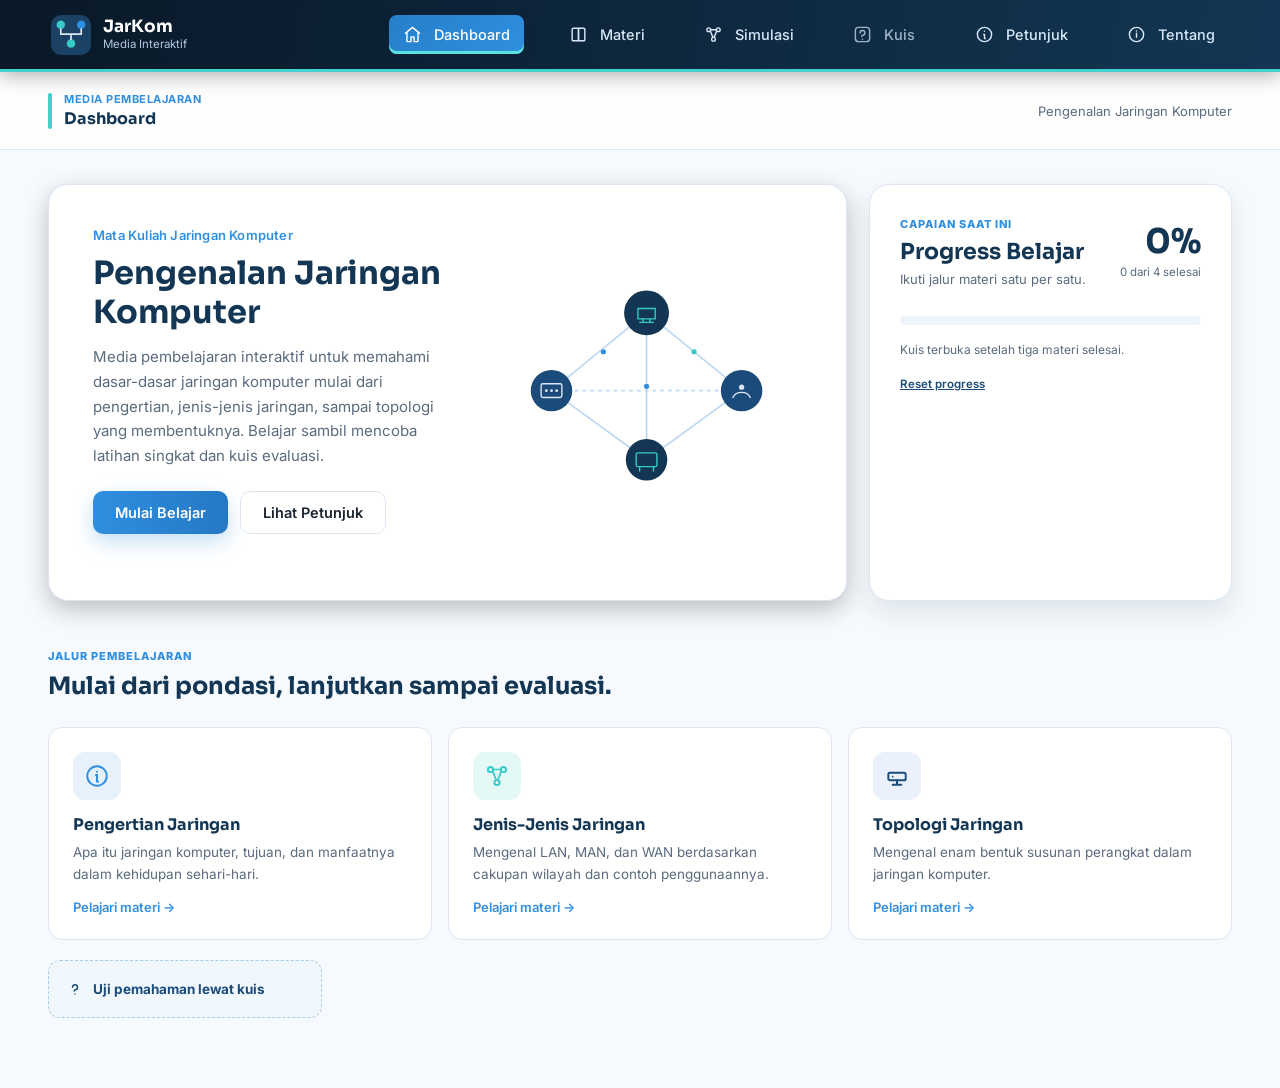
==== commit 7ad5f228: "index.html, style.css, script.js, assets, materi.html, simulasi.html" ====
--- a/index.html
+++ b/index.html
@@ -4,7 +4,7 @@
 <meta charset="UTF-8" />
 <meta name="viewport" content="width=device-width, initial-scale=1.0" />
 <title>Pengenalan Jaringan Komputer | Media Pembelajaran Interaktif</title>
-<link rel="stylesheet" href="style.css?v=20261001-9" />
+<link rel="stylesheet" href="style.css?v=20261005-11" />
 <link rel="preconnect" href="https://fonts.googleapis.com">
 <link href="https://fonts.googleapis.com/css2?family=Sora:wght@400;600;700;800&family=Inter:wght@400;500;600;700&display=swap" rel="stylesheet">
 </head>
@@ -29,7 +29,11 @@
       </div>
     </div>
 
-    <nav class="navbar-nav" aria-label="Navigasi utama">
+    <button class="nav-toggle" type="button" aria-label="Buka menu navigasi" aria-controls="primaryNavigation" aria-expanded="false">
+      <span></span><span></span><span></span>
+    </button>
+
+    <nav class="navbar-nav" id="primaryNavigation" aria-label="Navigasi utama">
       <button class="nav-item active" data-target="dashboard">
         <svg class="nav-icon" viewBox="0 0 24 24" fill="none"><path d="M3 10.5L12 3l9 7.5" stroke="currentColor" stroke-width="1.8" stroke-linecap="round" stroke-linejoin="round"/><path d="M5 9.5V20a1 1 0 0 0 1 1h4v-6h4v6h4a1 1 0 0 0 1-1V9.5" stroke="currentColor" stroke-width="1.8" stroke-linecap="round" stroke-linejoin="round"/></svg>
         <span>Dashboard</span>
@@ -37,6 +41,10 @@
       <button class="nav-item" data-target="materi">
         <svg class="nav-icon" viewBox="0 0 24 24" fill="none"><path d="M4 5.5A1.5 1.5 0 0 1 5.5 4H12v16H5.5A1.5 1.5 0 0 1 4 18.5v-13Z" stroke="currentColor" stroke-width="1.8" stroke-linejoin="round"/><path d="M20 5.5A1.5 1.5 0 0 0 18.5 4H12v16h6.5a1.5 1.5 0 0 0 1.5-1.5v-13Z" stroke="currentColor" stroke-width="1.8" stroke-linejoin="round"/></svg>
         <span>Materi</span>
+      </button>
+      <button class="nav-item" data-target="simulasi">
+        <svg class="nav-icon" viewBox="0 0 24 24" fill="none"><circle cx="6" cy="6" r="2.4" stroke="currentColor" stroke-width="1.8"/><circle cx="18" cy="6" r="2.4" stroke="currentColor" stroke-width="1.8"/><circle cx="12" cy="18" r="2.4" stroke="currentColor" stroke-width="1.8"/><path d="M8 7.5 11 15M16 7.5 13 15M8.4 6h7.2" stroke="currentColor" stroke-width="1.8" stroke-linecap="round"/></svg>
+        <span>Simulasi</span>
       </button>
       <button class="nav-item" data-target="kuis">
         <svg class="nav-icon" viewBox="0 0 24 24" fill="none"><path d="M9 10a3 3 0 1 1 3.5 2.96c-.6.13-1.5.63-1.5 1.54" stroke="currentColor" stroke-width="1.8" stroke-linecap="round"/><circle cx="12" cy="18" r="0.9" fill="currentColor"/><rect x="3" y="3" width="18" height="18" rx="4" stroke="currentColor" stroke-width="1.8"/></svg>
@@ -66,7 +74,8 @@
 
     <!-- ===== DASHBOARD ===== -->
     <section class="page active" id="page-dashboard">
-      <div class="hero">
+      <div class="dashboard-overview">
+      <div class="hero dashboard-hero">
         <div class="hero-text">
           <p class="hero-kicker">Mata Kuliah Jaringan Komputer</p>
           <h1>Pengenalan Jaringan Komputer</h1>
@@ -116,40 +125,32 @@
       <section class="learning-progress" aria-labelledby="learningProgressTitle">
         <div class="progress-heading">
           <div>
-            <p class="progress-kicker">Perjalanan Belajarmu</p>
+            <p class="progress-kicker">Capaian Saat Ini</p>
             <h2 id="learningProgressTitle">Progress Belajar</h2>
-            <p>Selesaikan materi dan kuis untuk menuntaskan pembelajaran.</p>
+            <p>Ikuti jalur materi satu per satu.</p>
           </div>
           <div class="progress-score" aria-label="Progress belajar">
             <strong id="learningProgressPercent">0%</strong>
             <span id="learningProgressCount">0 dari 4 selesai</span>
-            <button class="reset-progress-btn" type="button" id="resetProgressBtn">Reset progress</button>
           </div>
         </div>
         <div class="learning-progress-track" role="progressbar" aria-valuemin="0" aria-valuemax="100" aria-valuenow="0" aria-labelledby="learningProgressTitle">
           <span id="learningProgressFill"></span>
         </div>
-        <div class="progress-steps">
-          <button class="progress-step" type="button" data-goto="materi" data-materi="pengertian" data-progress-step="pengertian">
-            <span class="progress-step-icon">1</span><span>Pengertian Jaringan</span>
-          </button>
-          <button class="progress-step" type="button" data-goto="materi" data-materi="jenis" data-progress-step="jenis">
-            <span class="progress-step-icon">2</span><span>Jenis Jaringan</span>
-          </button>
-          <button class="progress-step" type="button" data-goto="materi" data-materi="topologi" data-progress-step="topologi">
-            <span class="progress-step-icon">3</span><span>Topologi Jaringan</span>
-          </button>
-          <button class="progress-step" type="button" data-goto="kuis" data-progress-step="kuis">
-            <span class="progress-step-icon">4</span><span>Kuis Evaluasi</span>
-          </button>
-        </div>
+        <div class="progress-note">Kuis terbuka setelah tiga materi selesai.</div>
+        <button class="reset-progress-btn" type="button" id="resetProgressBtn">Reset progress</button>
       </section>
-
-      <h2 class="section-title">Ringkasan Materi</h2>
-      <p class="section-subtitle">Tiga topik utama yang akan kamu pelajari di media ini.</p>
-
-      <div class="summary-grid">
-        <button class="summary-card" data-goto="materi" data-materi="pengertian">
+      </div>
+
+      <div class="learning-path-heading">
+        <div>
+          <p class="section-eyebrow">Jalur pembelajaran</p>
+          <h2 class="section-title">Mulai dari pondasi, lanjutkan sampai evaluasi.</h2>
+        </div>
+      </div>
+
+      <div class="summary-grid learning-path">
+        <button class="summary-card progress-step" type="button" data-goto="materi" data-materi="pengertian" data-progress-step="pengertian">
           <div class="summary-icon" style="background:#E7F1FC">
             <svg viewBox="0 0 24 24" fill="none" width="26" height="26"><circle cx="12" cy="12" r="9" stroke="#2F8FE0" stroke-width="1.8"/><path d="M12 8v.01M11 11h1v6h1" stroke="#2F8FE0" stroke-width="1.8" stroke-linecap="round"/></svg>
           </div>
@@ -158,7 +159,7 @@
           <span class="summary-link">Pelajari materi</span>
         </button>
 
-        <button class="summary-card" data-goto="materi" data-materi="jenis">
+        <button class="summary-card progress-step" type="button" data-goto="materi" data-materi="jenis" data-progress-step="jenis">
           <div class="summary-icon" style="background:#E4F8F6">
             <svg viewBox="0 0 24 24" fill="none" width="26" height="26"><circle cx="6" cy="6" r="2.4" stroke="#38C9C9" stroke-width="1.8"/><circle cx="18" cy="6" r="2.4" stroke="#38C9C9" stroke-width="1.8"/><circle cx="12" cy="18" r="2.4" stroke="#38C9C9" stroke-width="1.8"/><path d="M8 7.5L11 15M16 7.5L13 15M8.3 6h7.4" stroke="#38C9C9" stroke-width="1.6"/></svg>
           </div>
@@ -167,7 +168,7 @@
           <span class="summary-link">Pelajari materi</span>
         </button>
 
-        <button class="summary-card" data-goto="materi" data-materi="topologi">
+        <button class="summary-card progress-step" type="button" data-goto="materi" data-materi="topologi" data-progress-step="topologi">
           <div class="summary-icon" style="background:#EAF0FC">
             <svg viewBox="0 0 24 24" fill="none" width="26" height="26"><rect x="4" y="9" width="16" height="7" rx="1.5" stroke="#1B4B7A" stroke-width="1.8"/><path d="M8 20h8M12 16v4" stroke="#1B4B7A" stroke-width="1.8" stroke-linecap="round"/><circle cx="8" cy="12.5" r="0.8" fill="#1B4B7A"/></svg>
           </div>
@@ -178,276 +179,16 @@
       </div>
 
       <div class="dashboard-links">
-        <button class="mini-link" data-goto="kuis">
+        <button class="mini-link progress-step" type="button" data-goto="kuis" data-progress-step="kuis">
           <svg viewBox="0 0 24 24" fill="none" width="20" height="20"><path d="M9 10a3 3 0 1 1 3.5 2.96c-.6.13-1.5.63-1.5 1.54" stroke="currentColor" stroke-width="1.8" stroke-linecap="round"/><circle cx="12" cy="18" r="0.9" fill="currentColor"/></svg>
           Uji pemahaman lewat kuis
         </button>
       </div>
     </section>
 
-    <!-- ===== MATERI ===== -->
+    <!-- Materi dipisahkan agar kontennya mudah dikelola. -->
     <section class="page" id="page-materi">
-      <h1 class="page-title">Materi Pembelajaran</h1>
-      <p class="page-lead">Pilih topik yang ingin kamu pelajari.</p>
-
-      <div class="tabs" id="materiTabs">
-        <button class="tab active" data-topic="pengertian">1. Pengertian Jaringan</button>
-        <button class="tab" data-topic="jenis">2. Jenis-Jenis Jaringan</button>
-        <button class="tab" data-topic="topologi">3. Topologi Jaringan</button>
-      </div>
-
-      <!-- TOPIK 1: PENGERTIAN -->
-      <div class="topic-panel active" id="topic-pengertian">
-        <article class="materi-block">
-          <div class="materi-intro">
-            <div class="materi-intro-copy">
-              <h2>Pengertian Jaringan Komputer</h2>
-              <p>Jaringan komputer adalah dua atau lebih komputer beserta perangkat pendukung lainnya yang
-              saling dihubungkan menggunakan sebuah media sehingga dapat saling berkomunikasi dan berbagi
-              sumber daya. Perangkat pendukung dapat berupa printer, server, kartu jaringan, atau perangkat
-              jaringan lainnya.</p>
-            </div>
-            <figure class="network-visual" aria-label="Ilustrasi perangkat komputer yang terhubung dalam jaringan">
-              <svg viewBox="0 0 330 180" role="img" aria-hidden="true">
-                <defs>
-                  <linearGradient id="networkPanel" x1="0" x2="1" y1="0" y2="1"><stop stop-color="#EDF8FF"/><stop offset="1" stop-color="#F1FCFB"/></linearGradient>
-                </defs>
-                <path class="network-link" d="M73 54L164 90 255 51M73 54L70 132 164 90 256 132M164 90V38"/>
-                <circle class="network-pulse" cx="164" cy="90" r="34"/>
-                <g class="network-node network-node-main"><rect x="141" y="67" width="46" height="40" rx="10"/><path d="M151 96h26M164 96v7M155 104h18"/></g>
-                <g class="network-node"><rect x="51" y="35" width="43" height="31" rx="7"/><path d="M58 59h29M72 59v5M64 65h16"/></g>
-                <g class="network-node"><rect x="235" y="32" width="43" height="31" rx="7"/><path d="M242 56h29M256 56v5M248 62h16"/></g>
-                <g class="network-node"><rect x="49" y="117" width="43" height="30" rx="7"/><path d="M56 140h29M70 140v5M62 145h16"/></g>
-                <g class="network-node"><rect x="235" y="117" width="43" height="30" rx="7"/><path d="M242 140h29M256 140v5M248 145h16"/></g>
-                <g class="network-server"><rect x="151" y="18" width="26" height="24" rx="5"/><path d="M157 25h2M157 32h2M164 25h7M164 32h7"/></g>
-              </svg>
-              <figcaption><span></span>Perangkat terhubung dan berbagi data</figcaption>
-            </figure>
-          </div>
-
-          <div class="materi-highlight">
-            <strong>Contoh sederhana:</strong> komputer di laboratorium terhubung melalui media jaringan sehingga
-            pengguna dapat mengirim file ke printer bersama atau mengakses koneksi internet yang sama.
-          </div>
-
-          <div class="info-cols">
-            <div class="info-col">
-              <h3>Manfaat Utama</h3>
-              <ul>
-                <li>Komunikasi dan pertukaran data, misalnya e-mail atau chatting.</li>
-                <li>Berbagi sumber daya: printer, server, file, program, dan koneksi internet.</li>
-                <li>Administrasi sistem secara terpusat.</li>
-                <li>Keamanan terpusat, misalnya melalui firewall.</li>
-                <li>Integrasi data dan pembagian beban pemrosesan.</li>
-              </ul>
-            </div>
-            <div class="info-col">
-              <h3>Dampak bagi Pengguna</h3>
-              <ul>
-                <li>Memudahkan kerja sama dalam kelompok atau komunitas.</li>
-                <li>Menghemat biaya penggunaan hardware dan software.</li>
-                <li>Menghemat waktu dan tenaga saat bertukar informasi.</li>
-                <li>Meningkatkan produktivitas melalui data yang terintegrasi.</li>
-                <li>Mendukung kolaborasi dalam cakupan lokal hingga global.</li>
-            </ul>
-          </div>
-          </div>
-
-          <div class="materi-flow" aria-label="Alur komunikasi jaringan">
-            <div><span>1</span><strong>Pengirim</strong><small>Perangkat membuat dan mengirim data.</small></div>
-            <div><span>2</span><strong>Media</strong><small>Penghubung dapat berupa kabel atau nirkabel.</small></div>
-            <div><span>3</span><strong>Penerima</strong><small>Perangkat tujuan menerima data.</small></div>
-          </div>
-        </article>
-
-        <section class="lesson-video" data-video-key="pengertian" aria-labelledby="videoPengertianTitle">
-          <div class="lesson-video-heading"><div><span>Video Pendukung 1</span><h3 id="videoPengertianTitle">Video Pengertian Jaringan</h3><p>Tonton rangkuman konsep dasar sebelum melanjutkan latihan.</p></div><b class="lesson-video-status" data-video-status="pengertian">Belum selesai</b></div>
-          <video class="lesson-video-player" controls preload="metadata"><source src="video/jaringan komputer.mp4" type="video/mp4">Browser Anda tidak mendukung pemutar video.</video>
-          <p class="lesson-video-note" data-video-note="pengertian">Tonton sampai selesai untuk menandai video ini sebagai selesai.</p>
-        </section>
-
-        <div class="check-box" data-check="pengertian">
-          <h4>Cek Pemahaman</h4>
-          <p class="check-q">Salah satu tujuan utama jaringan komputer adalah...</p>
-          <div class="check-options">
-            <button class="opt-btn" data-correct="false">A. Mempercepat proses booting komputer</button>
-            <button class="opt-btn" data-correct="true">B. Memungkinkan komunikasi dan berbagi sumber daya</button>
-            <button class="opt-btn" data-correct="false">C. Mengganti fungsi sistem operasi</button>
-            <button class="opt-btn" data-correct="false">D. Menambah kapasitas RAM komputer</button>
-          </div>
-          <p class="check-feedback"></p>
-        </div>
-
-        <div class="topic-nav">
-          <span></span>
-          <button class="btn btn-primary btn-small" data-topic-goto="jenis">Lanjut: Jenis-Jenis Jaringan →</button>
-        </div>
-      </div>
-
-      <!-- TOPIK 2: JENIS-JENIS -->
-      <div class="topic-panel" id="topic-jenis">
-        <article class="materi-block">
-          <h2>Jenis-Jenis Jaringan Komputer</h2>
-          <p>Jenis jaringan komputer merupakan pengelompokan jaringan berdasarkan jarak jangkauan atau luas area yang dilayaninya. Berdasarkan jangkauannya, jaringan komputer dibedakan menjadi beberapa jenis, yaitu LAN, MAN, dan WAN.</p>
-        </article>
-
-        <div class="net-card">
-          <div class="net-card-media">
-            <img src="images/lan.png" alt="Ilustrasi LAN" onerror="this.style.display='none'; this.nextElementSibling.style.display='flex';">
-            <div class="img-fallback" style="display:none">
-              <svg viewBox="0 0 24 24" width="40" height="40" fill="none"><rect x="4" y="9" width="16" height="7" rx="1.5" stroke="#2F8FE0" stroke-width="1.8"/><circle cx="8" cy="12.5" r="1" fill="#2F8FE0"/><circle cx="12" cy="12.5" r="1" fill="#2F8FE0"/><circle cx="16" cy="12.5" r="1" fill="#2F8FE0"/></svg>
-            </div>
-          </div>
-          <div class="net-card-body">
-            <span class="net-tag">LAN</span>
-            <h3>Local Area Network</h3>
-            <p>LAN berada dalam ruang lingkup sangat terbatas, misalnya ruangan, rumah, hingga gedung bertingkat.</p>
-            <div class="net-meta">
-              <div><strong>Cakupan wilayah</strong><span>Sekitar 10–300 meter</span></div>
-              <div><strong>Contoh penggunaan</strong><span>Laboratorium komputer, warnet, rumah, atau divisi perusahaan</span></div>
-              <div><strong>Media umum</strong><span>Kabel UTP, switch, dan access point WiFi</span></div>
-            </div>
-          </div>
-        </div>
-
-        <div class="net-card">
-          <div class="net-card-media">
-            <img src="images/man.png" alt="Ilustrasi MAN" onerror="this.style.display='none'; this.nextElementSibling.style.display='flex';">
-            <div class="img-fallback" style="display:none">
-              <svg viewBox="0 0 24 24" width="40" height="40" fill="none"><path d="M4 20V9l4-3 4 3 4-3 4 3v11" stroke="#38C9C9" stroke-width="1.8" stroke-linejoin="round"/><path d="M4 20h16" stroke="#38C9C9" stroke-width="1.8"/></svg>
-            </div>
-          </div>
-          <div class="net-card-body">
-            <span class="net-tag" style="background:#E4F8F6;color:#1B9C9C">MAN</span>
-            <h3>Metropolitan Area Network</h3>
-            <p>MAN menghubungkan beberapa jaringan LAN yang masih berada dalam lingkup satu kota.</p>
-            <div class="net-meta">
-              <div><strong>Cakupan wilayah</strong><span>Satu kota atau wilayah metropolitan (sekitar 5–50 km)</span></div>
-              <div><strong>Contoh penggunaan</strong><span>Jaringan antar kantor cabang bank dalam satu kota</span></div>
-              <div><strong>Media umum</strong><span>Serat optik atau koneksi khusus antar lokasi</span></div>
-            </div>
-          </div>
-        </div>
-
-        <div class="net-card">
-          <div class="net-card-media">
-            <img src="images/wan.png" alt="Ilustrasi WAN" onerror="this.style.display='none'; this.nextElementSibling.style.display='flex';">
-            <div class="img-fallback" style="display:none">
-              <svg viewBox="0 0 24 24" width="40" height="40" fill="none"><circle cx="12" cy="12" r="9" stroke="#1B4B7A" stroke-width="1.8"/><path d="M3 12h18M12 3c2.5 2.6 2.5 15.4 0 18M12 3c-2.5 2.6-2.5 15.4 0 18" stroke="#1B4B7A" stroke-width="1.6"/></svg>
-            </div>
-          </div>
-          <div class="net-card-body">
-            <span class="net-tag" style="background:#EAF0FC;color:#1B4B7A">WAN</span>
-            <h3>Wide Area Network</h3>
-            <p>WAN melingkupi area sangat luas, melintasi kota, provinsi, pulau, bahkan benua.</p>
-            <div class="net-meta">
-              <div><strong>Cakupan wilayah</strong><span>Antar kota, pulau, hingga antar negara</span></div>
-              <div><strong>Contoh penggunaan</strong><span>Jaringan internet, koneksi kantor pusat dengan cabang luar kota</span></div>
-              <div><strong>Media umum</strong><span>Internet, satelit, serat optik, atau jaringan seluler</span></div>
-            </div>
-          </div>
-        </div>
-
-        <section class="lesson-video" data-video-key="jenis" aria-labelledby="videoJenisTitle">
-          <div class="lesson-video-heading"><div><span>Video Pendukung 2</span><h3 id="videoJenisTitle">Video Jenis-Jenis Jaringan</h3><p>Gunakan video ini untuk memperkuat perbedaan LAN, MAN, dan WAN.</p></div><b class="lesson-video-status" data-video-status="jenis">Belum selesai</b></div>
-          <video class="lesson-video-player" controls preload="metadata"><source src="video/Jenis Jaringan komputer.mp4" type="video/mp4">Browser Anda tidak mendukung pemutar video.</video>
-          <p class="lesson-video-note" data-video-note="jenis">Tonton sampai selesai untuk menandai video ini sebagai selesai.</p>
-        </section>
-
-        <div class="check-box" data-check="jenis">
-          <h4>Cek Pemahaman</h4>
-          <p class="check-q">Jaringan yang mencakup wilayah satu kota disebut...</p>
-          <div class="check-options">
-            <button class="opt-btn" data-correct="false">A. LAN</button>
-            <button class="opt-btn" data-correct="true">B. MAN</button>
-            <button class="opt-btn" data-correct="false">C. WAN</button>
-            <button class="opt-btn" data-correct="false">D. Internet</button>
-          </div>
-          <p class="check-feedback"></p>
-        </div>
-
-        <div class="topic-nav">
-          <button class="btn btn-ghost btn-small" data-topic-goto="pengertian">← Kembali</button>
-          <button class="btn btn-primary btn-small" data-topic-goto="topologi">Lanjut: Topologi Jaringan →</button>
-        </div>
-      </div>
-
-      <!-- TOPIK 3: TOPOLOGI -->
-      <div class="topic-panel" id="topic-topologi">
-        <article class="materi-block">
-          <h2>Topologi Jaringan</h2>
-          <p>Topologi jaringan adalah pola atau bentuk susunan hubungan antarperangkat dalam sebuah jaringan komputer. 
-            Topologi menunjukkan bagaimana komputer, server, switch, dan perangkat jaringan lainnya saling terhubung dan berkomunikasi.</p>
-            <p>Adapun beberapa jenis topologi jaringan antara lain:</p>
-        </article>
-
-        <div class="device-grid">
-          <div class="device-card">
-            <div class="topology-badge"><img src="images/bus.png" alt="Ilustrasi Topologi Bus" onerror="this.style.display='none'; this.nextElementSibling.style.display='flex';"><span>BUS</span></div>
-            <h3>Topologi Bus</h3>
-            <p class="device-fn">Komponen terhubung pada jalur komunikasi utama (trunk atau backbone).</p>
-            <p>Pada topologi Linear Bus, setiap komponen terhubung ke <strong>trunk atau backbone</strong> sehingga membentuk satu segmen jaringan. Kedua ujung kabel menggunakan terminator untuk mencegah sinyal terserap; media yang digunakan adalah kabel coaxial.</p>
-          </div>
-
-          <div class="device-card">
-            <div class="topology-badge"><img src="images/star.png" alt="Ilustrasi Topologi Star" onerror="this.style.display='none'; this.nextElementSibling.style.display='flex';"><span>STAR</span></div>
-            <h3>Topologi Star</h3>
-            <p class="device-fn">Setiap komponen terhubung ke perangkat pusat.</p>
-            <p>Pada topologi Star, setiap komponen terhubung ke perangkat jaringan pusat seperti <strong>hub, switch, atau router</strong>. Jika beberapa Star dihubungkan hingga membentuk Star baru, hasilnya disebut Extended Star. Media koneksinya dapat berupa kabel UTP.</p>
-          </div>
-
-          <div class="device-card">
-            <div class="topology-badge"><img src="images/ring.png" alt="Ilustrasi Topologi Ring" onerror="this.style.display='none'; this.nextElementSibling.style.display='flex';"><span>RING</span></div>
-            <h3>Topologi Ring</h3>
-            <p class="device-fn">Komponen terhubung pada backbone berbentuk loop tertutup.</p>
-            <p>Pada topologi Ring, setiap komponen terhubung ke jalur komunikasi utama yang <strong>membentuk loop tertutup</strong>. Pada Token Ring, pengkabelan dapat berbentuk Star dan loop dibentuk oleh perangkat MAU (<em>Media Access Unit</em>).</p>
-          </div>
-
-          <div class="device-card">
-            <div class="topology-badge"><img src="images/mesh.png" alt="Ilustrasi Topologi Mesh" onerror="this.style.display='none'; this.nextElementSibling.style.display='flex';"><span>MESH</span></div>
-            <h3>Topologi Mesh</h3>
-            <p class="device-fn">Komponen memiliki jalur langsung khusus ke komponen lain.</p>
-            <p>Pada <strong>Full Mesh</strong>, setiap komponen memiliki hubungan langsung atau jalur khusus ke setiap komponen lain dalam segmen. Jika satu jalur khusus dihilangkan, bentuknya disebut Partial Mesh.</p>
-          </div>
-
-          <div class="device-card">
-            <div class="topology-badge"><img src="images/tree.png" alt="Ilustrasi Topologi Tree" onerror="this.style.display='none'; this.nextElementSibling.style.display='flex';"><span>TREE</span></div>
-            <h3>Topologi Tree</h3>
-            <p class="device-fn">Jaringan disusun bertingkat seperti cabang pohon.</p>
-            <p>Topologi Tree adalah topologi yang memiliki <strong>struktur bertingkat seperti pohon</strong>, dengan beberapa jaringan yang tersusun secara hierarki.</p>
-          </div>
-
-          <div class="device-card">
-            <div class="topology-badge"><img src="images/hybrid.png" alt="Ilustrasi Topologi Hybrid" onerror="this.style.display='none'; this.nextElementSibling.style.display='flex';"><span>HYBRID</span></div>
-            <h3>Topologi Hybrid</h3>
-            <p class="device-fn">Menggabungkan dua atau lebih jenis topologi.</p>
-            <p>Topologi Hybrid adalah topologi yang merupakan <strong>gabungan dari dua atau lebih jenis topologi jaringan</strong>, misalnya gabungan topologi Star dan Bus.</p>
-          </div>
-        </div>
-
-        <section class="lesson-video" data-video-key="topologi" aria-labelledby="videoTopologiTitle">
-          <div class="lesson-video-heading"><div><span>Video Pendukung 3</span><h3 id="videoTopologiTitle">Video Topologi Jaringan</h3><p>Lihat visualisasi topologi sebelum menyelesaikan evaluasi akhir.</p></div><b class="lesson-video-status" data-video-status="topologi">Belum selesai</b></div>
-          <video class="lesson-video-player" controls preload="metadata"><source src="video/Topologi Jaringan.mp4" type="video/mp4">Browser Anda tidak mendukung pemutar video.</video>
-          <p class="lesson-video-note" data-video-note="topologi">Tonton sampai selesai untuk menandai video ini sebagai selesai.</p>
-        </section>
-
-        <div class="check-box" data-check="topologi">
-          <h4>Latihan Singkat</h4>
-          <p class="check-q">Topologi yang menghubungkan semua perangkat ke satu perangkat pusat adalah...</p>
-          <div class="check-options">
-            <button class="opt-btn" data-correct="false">A. Bus</button>
-            <button class="opt-btn" data-correct="true">B. Star</button>
-            <button class="opt-btn" data-correct="false">C. Ring</button>
-            <button class="opt-btn" data-correct="false">D. Mesh</button>
-          </div>
-          <p class="check-feedback"></p>
-        </div>
-
-        <div class="topic-nav">
-          <button class="btn btn-ghost btn-small" data-topic-goto="jenis">← Kembali</button>
-          <button class="btn btn-primary btn-small" data-goto="kuis">Ke Kuis Evaluasi →</button>
-        </div>
-      </div>
+      <iframe class="materi-frame" id="materiFrame" src="materi.html" title="Materi Pembelajaran Jaringan Komputer" loading="lazy"></iframe>
     </section>
 
     <!-- ===== VIDEO ===== -->
@@ -457,11 +198,11 @@
 
       <div class="video-wrap">
         <video id="mainVideo" controls poster="" onerror="document.getElementById('videoFallback').style.display='flex'; this.style.display='none';">
-          <source src="video/jaringan-komputer.mp4" type="video/mp4">
+          <source src="assets/videos/jaringan komputer.mp4" type="video/mp4">
         </video>
         <div class="video-fallback" id="videoFallback">
           <svg viewBox="0 0 24 24" width="46" height="46" fill="none"><rect x="3" y="5" width="14" height="14" rx="2" stroke="#BFD8F2" stroke-width="1.6"/><path d="M17 9.5l4-2.3v9.6l-4-2.3" stroke="#BFD8F2" stroke-width="1.6" stroke-linejoin="round"/></svg>
-          <p>Video belum tersedia.<br>Masukkan file <code>jaringan-komputer.mp4</code> ke folder <code>video/</code>.</p>
+          <p>Video belum tersedia.<br>Pastikan file tersedia di folder <code>assets/videos/</code>.</p>
         </div>
       </div>
 
@@ -484,30 +225,26 @@
       <button class="btn btn-ghost" data-goto="dashboard">← Kembali ke Dashboard</button>
     </section>
 
+    <!-- Simulasi dipisahkan agar mudah dikembangkan. -->
+    <section class="page" id="page-simulasi">
+      <iframe class="simulation-frame" id="simulationFrame" src="simulasi.html" title="Simulasi Topologi Jaringan" loading="lazy"></iframe>
+    </section>
+
     <!-- ===== KUIS ===== -->
     <section class="page" id="page-kuis">
 
       <div id="kuisIntro" class="quiz-intro">
         <div class="quiz-hero">
           <div class="quiz-hero-content">
-            <span class="quiz-eyebrow">Evaluasi Akhir</span>
             <h1>Kuis Evaluasi</h1>
-            <p>Uji pemahamanmu tentang pengertian, jenis, dan topologi jaringan komputer dalam satu rangkaian kuis.</p>
+            <p>Uji pemahamanmu tentang materi jaringan komputer.</p>
             <div class="quiz-meta" aria-label="Informasi kuis">
-              <div><strong>15</strong><span>Soal pilihan ganda</span></div>
-              <div><strong>3</strong><span>Topik pembelajaran</span></div>
+              <div><strong>15</strong><span>soal</span></div>
+              <div><strong>3</strong><span>topik</span></div>
               <div><strong>1×</strong><span>Jawaban per soal</span></div>
             </div>
             <button class="btn btn-primary quiz-start-btn" id="startQuizBtn" disabled>Mulai Kuis</button>
           </div>
-          <aside class="quiz-hero-aside" aria-label="Aturan pengerjaan kuis">
-            <div class="quiz-hero-icon" aria-hidden="true">
-              <svg viewBox="0 0 64 64" fill="none"><rect x="13" y="8" width="38" height="48" rx="7" stroke="currentColor" stroke-width="3"/><path d="M23 22h18M23 32h18M23 42h10" stroke="currentColor" stroke-width="3" stroke-linecap="round"/><circle cx="45" cy="43" r="7" fill="#38C9C9"/><path d="m42 43 2 2 4-5" stroke="#0E2B45" stroke-width="2.4" stroke-linecap="round" stroke-linejoin="round"/></svg>
-            </div>
-            <span>Siap mengerjakan?</span>
-            <h2>Jawab dengan teliti</h2>
-            <p>Pilih satu jawaban pada setiap soal. Nilai dan pembahasan akan tersedia setelah kuis selesai.</p>
-          </aside>
         </div>
         <div class="quiz-lock-card" id="quizLockCard" role="status" aria-live="polite">
           <div class="quiz-lock-icon" aria-hidden="true">
@@ -519,11 +256,11 @@
           </div>
           <div>
             <h2>Kuis masih terkunci</h2>
-            <p id="quizLockMessage">Selesaikan cek pemahaman pada seluruh materi untuk membuka kuis.</p>
+            <p id="quizLockMessage">Selesaikan latihan singkat pada seluruh materi untuk membuka kuis.</p>
             <ul class="quiz-requirements" id="quizRequirements">
-              <li data-requirement="pengertian">Cek pemahaman Pengertian Jaringan</li>
-              <li data-requirement="jenis">Cek pemahaman Jenis Jaringan</li>
-              <li data-requirement="topologi">Cek pemahaman Topologi Jaringan</li>
+              <li data-requirement="pengertian">Latihan Pengertian Jaringan</li>
+              <li data-requirement="jenis">Latihan Jenis Jaringan</li>
+              <li data-requirement="topologi">Latihan Topologi Jaringan</li>
             </ul>
           </div>
         </div>
@@ -561,30 +298,44 @@
       </div>
 
       <div id="kuisHasil" class="quiz-result" style="display:none">
+        <div class="result-heading">
+          <div>
+            <span class="result-kicker">Evaluasi selesai</span>
+            <h1>Ringkasan hasil kuis</h1>
+            <p>Gunakan hasil ini untuk menentukan bagian materi yang perlu kamu ulangi.</p>
+          </div>
+          <span class="result-completed" id="resultCompleted">15 soal dikerjakan</span>
+        </div>
         <div class="result-layout">
           <div class="result-score-card">
-            <div class="result-score-ring">
-              <span id="resultPercent">0%</span>
+            <span class="result-card-label">Nilai kamu</span>
+            <div class="result-score-wrap">
+              <div class="result-score-ring">
+                <span id="resultPercent">0%</span>
+              </div>
+              <span class="result-score-caption">dari 100</span>
             </div>
             <h2 id="resultTitle">Hasil Evaluasi</h2>
             <p id="resultSummary">Berikut hasil pengerjaan kuismu.</p>
           </div>
           <div class="result-stats" aria-label="Statistik hasil kuis">
-            <div class="result-stat"><strong id="resultCorrect">0</strong><span>Jawaban Benar</span></div>
-            <div class="result-stat"><strong id="resultWrong">0</strong><span>Jawaban Salah</span></div>
-            <div class="result-stat"><strong id="resultScore">0</strong><span>Nilai Akhir</span></div>
+            <p class="result-stats-title">Rincian jawaban</p>
+            <div class="result-stat result-stat-correct"><span class="result-stat-icon" aria-hidden="true">&#10003;</span><div><strong id="resultCorrect">0</strong><span>Jawaban benar</span></div></div>
+            <div class="result-stat result-stat-wrong"><span class="result-stat-icon" aria-hidden="true">&#215;</span><div><strong id="resultWrong">0</strong><span>Perlu diulang</span></div></div>
+            <div class="result-stat result-stat-score"><span class="result-stat-icon" aria-hidden="true">%</span><div><strong id="resultScore">0</strong><span>Nilai akhir</span></div></div>
           </div>
           <aside class="result-insight">
-            <span class="result-insight-label">Rekomendasi Belajar</span>
+            <span class="result-insight-label">Langkah berikutnya</span>
             <h3 id="resultInsightTitle">Lanjutkan belajarmu</h3>
             <p id="resultRecommendation"></p>
+            <span class="result-insight-hint">Kamu bisa melihat pembahasan kapan saja.</span>
           </aside>
         </div>
         <div class="result-actions">
-          <button class="btn btn-ghost" id="showReviewBtn">Lihat Pembahasan</button>
-          <button class="btn btn-ghost" id="retryWrongBtn">Ulangi Soal Salah</button>
-          <button class="btn btn-ghost" id="retryQuizBtn">Ulangi Kuis</button>
-          <button class="btn btn-primary" data-goto="dashboard">Kembali ke Dashboard</button>
+          <button class="btn btn-ghost" id="showReviewBtn">Lihat pembahasan</button>
+          <button class="btn btn-ghost" id="retryWrongBtn">Ulangi soal yang salah</button>
+          <button class="btn btn-primary" id="retryQuizBtn">Coba Ulang Kuis</button>
+          <button class="result-dashboard-link" data-goto="dashboard">Kembali ke dashboard</button>
         </div>
       </div>
 
@@ -598,20 +349,17 @@
 
     <!-- ===== PETUNJUK ===== -->
     <section class="page" id="page-petunjuk">
-      <section class="guide-hero" aria-labelledby="guideTitle">
+      <section class="guide-simple-intro" aria-labelledby="guideTitle">
         <div>
           <span class="guide-eyebrow">Panduan Belajar</span>
           <h1 id="guideTitle">Petunjuk Penggunaan</h1>
           <p>Ikuti alur berikut agar proses belajarmu lebih terarah, dari memahami materi hingga melihat hasil evaluasi.</p>
         </div>
-        <div class="guide-hero-badge" aria-label="Enam langkah pembelajaran">
-          <strong>6</strong><span>langkah mudah<br>untuk diikuti</span>
-        </div>
       </section>
 
       <div class="guide-section-heading">
         <span>Alur Pembelajaran</span>
-        <h2>Mulai belajar dalam 6 langkah</h2>
+        <h2>Mulai belajar dalam 7 langkah</h2>
       </div>
       <ol class="guide-list" aria-label="Langkah penggunaan media">
         <li>
@@ -628,14 +376,18 @@
         </li>
         <li>
           <span class="guide-num">4</span>
+          <div><h3>Coba Simulasi Topologi</h3><p>Pilih menu <strong>Simulasi</strong> untuk melihat jalur paket data pada topologi Star, Bus, dan Ring.</p></div>
+        </li>
+        <li>
+          <span class="guide-num">5</span>
           <div><h3>Kerjakan Kuis</h3><p>Pilih menu <strong>Kuis</strong> untuk mengerjakan 15 soal evaluasi pilihan ganda.</p></div>
         </li>
         <li>
-          <span class="guide-num">5</span>
+          <span class="guide-num">6</span>
           <div><h3>Lihat Hasil &amp; Pembahasan</h3><p>Setelah kuis selesai, kamu bisa melihat nilai akhir serta pembahasan setiap soal.</p></div>
         </li>
         <li>
-          <span class="guide-num">6</span>
+          <span class="guide-num">7</span>
           <div><h3>Gunakan Navbar</h3><p>Gunakan navbar di bagian atas kapan saja untuk berpindah antar menu.</p></div>
         </li>
       </ol>
@@ -652,9 +404,6 @@
       <p class="page-lead">Media interaktif yang disusun sebagai pendamping pembelajaran pengenalan jaringan komputer.</p>
 
       <article class="about-intro">
-        <div class="about-icon" aria-hidden="true">
-          <svg viewBox="0 0 24 24" fill="none"><circle cx="6" cy="6" r="2.4" stroke="currentColor" stroke-width="1.8"/><circle cx="18" cy="6" r="2.4" stroke="currentColor" stroke-width="1.8"/><circle cx="12" cy="18" r="2.4" stroke="currentColor" stroke-width="1.8"/><path d="M8 7.5 11 15M16 7.5 13 15M8.3 6h7.4" stroke="currentColor" stroke-width="1.6"/></svg>
-        </div>
         <div>
           <h2>Belajar jaringan komputer dengan lebih terarah</h2>
           <p>Media ini mengadaptasi materi pengenalan jaringan komputer dari Modul Jaringan Komputer karya Nur Hidayati, M.Kom. Fokus pembelajaran mencakup definisi dan manfaat jaringan, klasifikasi berdasarkan cakupan, media kabel dan nirkabel, serta topologi fisik jaringan.</p>
@@ -686,6 +435,6 @@
   </main>
 </div>
 
-<script src="script.js"></script>
+<script src="script.js?v=20261006-28"></script>
 </body>
 </html>
--- a/style.css
+++ b/style.css
@@ -27,6 +27,27 @@
   --sidebar-muted: #AFC8E2;
 }
 
+.simulation-frame{ display:block; width:100%; height:900px; border:0; border-radius:18px; background:#0b2033; }
+.materi-frame{ display:block; width:100%; height:1000px; border:0; background:transparent; }
+.materi-document{ overflow-y:hidden; }
+.materi-body{ overflow:hidden; }
+.materi-page{ padding:4px 2px 20px; }
+.materi-overview{ max-width:1120px; margin:10px auto 20px; padding:30px; border:1px solid var(--border); border-radius:20px; background:linear-gradient(135deg,#fff 0%,#F5FAFE 100%); box-shadow:0 9px 24px rgba(18,54,83,.06); }
+.materi-overview-kicker{ display:block; margin-bottom:7px; color:var(--accent); font-size:11px; font-weight:800; letter-spacing:.11em; text-transform:uppercase; }
+.materi-overview h1{ margin:0; color:var(--primary-dark); font-family:'Sora',sans-serif; font-size:28px; }
+.materi-overview > p{ margin:9px 0 24px; color:var(--text-muted); font-size:14.5px; }
+.materi-topic-grid{ display:grid; grid-template-columns:repeat(3,minmax(0,1fr)); gap:14px; }
+.materi-topic-card{ display:block; min-height:390px; overflow:hidden; padding:0; border:1px solid #D8E4EE; border-radius:15px; color:var(--primary-dark); background:#fff; text-align:left; transition:transform .16s ease,box-shadow .16s ease,border-color .16s ease; }
+.materi-topic-card:hover{ border-color:var(--accent); transform:translateY(-4px); box-shadow:0 12px 24px rgba(22,91,139,.14); }
+.materi-topic-cover{ display:block; height:184px; background-color:#F3F8FB; background-position:center; background-size:cover; }
+.topic-pengertian .materi-topic-cover{ background-image:linear-gradient(110deg,rgba(11,65,111,.08),rgba(23,155,184,.03)),url('assets/images/jaringan.jpeg'); background-position:center; background-size:contain; background-repeat:no-repeat; }.topic-jenis .materi-topic-cover{ background-image:linear-gradient(110deg,rgba(8,63,104,.14),rgba(21,147,170,.04)),url('assets/images/Jenis Jenis Jaringan.jpg'); background-position:center; background-size:cover; }.topic-topologi .materi-topic-cover{ background-image:linear-gradient(110deg,rgba(13,50,101,.14),rgba(55,100,190,.04)),url('assets/images/topologi jaringan.jpg'); background-position:center; background-size:cover; }
+.materi-topic-body{ display:flex; min-height:206px; flex-direction:column; align-items:flex-start; padding:18px 19px 17px; }
+.materi-topic-icon{ display:grid; width:42px; height:42px; place-items:center; margin:-20px 0 10px; border:3px solid #fff; border-radius:12px; background:#E8F3FD; color:var(--accent); font-family:'Sora',sans-serif; font-size:22px; font-weight:800; line-height:1; }
+.materi-topic-icon.icon-nodes{ background:#E5F8F6; color:#1CACA9; }.materi-topic-icon.icon-topology{ background:#EAF0FC; color:#315E99; }
+.materi-topic-number{ margin-bottom:6px; color:#7A8B99; font-size:10px; font-weight:800; letter-spacing:.09em; text-transform:uppercase; }
+.materi-topic-card strong{ font-family:'Sora',sans-serif; font-size:16px; line-height:1.35; }.materi-topic-card small{ margin-top:8px; color:var(--text-muted); font-size:12.5px; line-height:1.55; }.materi-topic-card em{ display:inline-flex; align-items:center; gap:8px; margin-top:14px; padding:7px 10px; border-radius:999px; color:var(--primary); background:#F0F7FC; font-size:12px; font-style:normal; font-weight:700; }.materi-topic-card:hover em{ color:#fff; background:var(--accent); }.materi-topic-card em b{ font-size:15px; line-height:1; }
+.materi-back{ display:inline-flex; align-items:center; min-height:32px; margin:2px 0 10px; padding:6px 10px; border:0; border-radius:8px; color:var(--primary); background:#EEF6FC; font-size:12px; font-weight:700; }.materi-back:hover{ background:#E1F0FA; }
+
 *{ box-sizing: border-box; }
 
 html,body{
@@ -87,9 +108,23 @@
 
 .navbar-nav{
   display:flex; align-items:center; justify-content:space-between; gap:4px;
-  width:720px; flex:0 0 720px;
+  width:840px; flex:0 0 840px;
   padding:8px 0;
 }
+.nav-toggle{
+  display:none;
+  width:42px; height:42px;
+  padding:0;
+  border:1px solid rgba(220,230,242,.28);
+  border-radius:10px;
+  background:rgba(255,255,255,.06);
+  color:#fff;
+  align-items:center; justify-content:center;
+  flex-direction:column; gap:5px;
+  transition:background .18s ease, border-color .18s ease;
+}
+.nav-toggle:hover,.nav-toggle:focus-visible{ background:rgba(255,255,255,.14); border-color:var(--accent-2); outline:none; }
+.nav-toggle span{ display:block; width:19px; height:2px; border-radius:2px; background:currentColor; transition:transform .2s ease, opacity .2s ease; }
 .nav-item{
   display:flex; align-items:center; gap:12px;
   background:none; border:none; color:var(--sidebar-text);
@@ -212,37 +247,27 @@
 }
 
 /* ---------- Learning progress ---------- */
+.dashboard-overview{
+  display:grid; grid-template-columns:minmax(0,1.65fr) minmax(285px,.75fr); gap:22px;
+  align-items:stretch; margin-bottom:46px;
+}
+.dashboard-hero{ margin-bottom:0; }
 .learning-progress{
-  background:var(--white); border:1px solid var(--border); border-radius:var(--radius-md);
-  padding:24px 28px; margin-bottom:42px; box-shadow:var(--shadow);
+  display:flex; flex-direction:column; background:var(--white);
+  border:1px solid var(--border); border-radius:var(--radius-lg); padding:30px; margin:0; box-shadow:0 12px 26px rgba(18,54,83,.10);
 }
 .progress-heading{ display:flex; align-items:center; justify-content:space-between; gap:24px; }
-.progress-kicker{ color:var(--accent); font-size:12px; font-weight:700; letter-spacing:.35px; text-transform:uppercase; margin-bottom:3px; }
-.progress-heading h2{ font-size:20px; margin-bottom:3px; }
-.progress-heading p:not(.progress-kicker){ font-size:13.5px; margin:0; }
+.progress-kicker{ color:var(--accent); font-size:11px; font-weight:800; letter-spacing:.09em; text-transform:uppercase; margin-bottom:5px; }
+.progress-heading h2{ color:var(--primary-dark); font-size:22px; margin-bottom:5px; }
+.progress-heading p:not(.progress-kicker){ color:var(--text-muted); font-size:13px; margin:0; line-height:1.5; }
 .progress-score{ flex-shrink:0; text-align:right; }
-.progress-score strong{ display:block; color:var(--primary-dark); font-family:'Sora',sans-serif; font-size:26px; line-height:1.15; }
-.progress-score span{ color:var(--text-muted); font-size:12.5px; }
-.reset-progress-btn{
-  display:block; margin:8px 0 0 auto; padding:4px 0; border:0; background:none;
-  color:var(--text-muted); font-size:11.5px; font-weight:600; text-decoration:underline;
-}
-.reset-progress-btn:hover{ color:var(--error); }
-.learning-progress-track{ height:9px; background:var(--bg-alt); border-radius:999px; overflow:hidden; margin:18px 0 20px; }
+.progress-score strong{ display:block; color:var(--primary-dark); font-family:'Sora',sans-serif; font-size:34px; line-height:1.05; }
+.progress-score span{ color:var(--text-muted); font-size:11.5px; }
+.learning-progress-track{ height:9px; background:var(--bg-alt); border-radius:999px; overflow:hidden; margin:26px 0 16px; }
 .learning-progress-track span{ display:block; width:0; height:100%; border-radius:inherit; background:linear-gradient(90deg,var(--accent),var(--accent-2)); transition:width .35s ease; }
-.progress-steps{ display:grid; grid-template-columns:repeat(4,1fr); gap:10px; }
-.progress-step{
-  display:flex; align-items:center; gap:8px; min-width:0; padding:0;
-  background:none; border:0; color:var(--text-muted); font-size:12px; font-weight:600; text-align:left;
-}
-.progress-step-icon{
-  width:24px; height:24px; flex:0 0 24px; display:grid; place-items:center; border-radius:50%;
-  background:var(--bg-alt); color:var(--text-muted); font-size:11px; transition:background .2s ease,color .2s ease;
-}
-.progress-step:hover{ color:var(--accent); }
-.progress-step.done{ color:var(--primary-dark); }
-.progress-step.done .progress-step-icon{ background:var(--success); color:#fff; font-size:0; }
-.progress-step.done .progress-step-icon::after{ content:'✓'; font-size:14px; }
+.progress-note{ color:var(--text-muted); font-size:12px; line-height:1.5; }
+.reset-progress-btn{ display:block; width:max-content; margin:18px 0 0; padding:0; border:0; background:none; color:var(--primary); font-size:11.5px; font-weight:600; text-decoration:underline; }
+.reset-progress-btn:hover{ color:var(--accent); }
 
 @media (prefers-reduced-motion: reduce){
   .pulse-dot circle{ animation:none; }
@@ -252,6 +277,10 @@
 /* ---------- Section headers ---------- */
 .section-title{ font-size:20px; margin-bottom:4px; }
 .section-subtitle{ font-size:14px; margin-bottom:20px; }
+.learning-path-heading{ display:flex; align-items:end; justify-content:space-between; gap:30px; margin-bottom:20px; }
+.learning-path-heading .section-title{ max-width:620px; font-size:24px; line-height:1.35; }
+.learning-path-heading .section-subtitle{ max-width:330px; margin:0; font-size:13px; }
+.section-eyebrow{ margin:0 0 5px; color:var(--accent); font-size:11px; font-weight:800; letter-spacing:.09em; text-transform:uppercase; }
 
 /* ---------- Summary cards ---------- */
 .summary-grid{
@@ -260,6 +289,7 @@
   gap: 20px;
   margin-bottom: 30px;
 }
+.learning-path{ gap:16px; margin-bottom:20px; }
 .summary-card{
   background: var(--white);
   border: 1px solid var(--border);
@@ -267,9 +297,10 @@
   padding: 24px;
   text-align:left;
   display:flex; flex-direction:column; align-items:flex-start;
-  transition: border-color .18s ease, transform .18s ease;
-}
-.summary-card:hover{ border-color: var(--accent); transform: translateY(-3px); }
+  position:relative; min-height:206px; overflow:hidden;
+  transition: border-color .18s ease, transform .18s ease, box-shadow .18s ease;
+}
+.summary-card:hover{ border-color: var(--accent); transform: translateY(-4px); box-shadow:0 12px 22px rgba(27,75,122,.11); }
 .summary-icon{
   width:48px; height:48px; border-radius:12px;
   display:flex; align-items:center; justify-content:center;
@@ -278,15 +309,18 @@
 .summary-card h3{ font-size:16px; margin-bottom:6px; }
 .summary-card p{ font-size:13.5px; margin-bottom:14px; }
 .summary-link{ font-size:13px; font-weight:600; color: var(--accent); }
+.learning-path .summary-link::after{ content:' →'; }
+.summary-card.done{ border-color:#9EDFC4; background:linear-gradient(145deg,#fff,#F4FCF7); }
 
 .dashboard-links{ display:flex; gap:14px; flex-wrap:wrap; }
 .mini-link{
-  display:flex; align-items:center; gap:8px;
-  background:none; border:1.5px dashed var(--border);
-  border-radius: 10px; padding: 10px 16px;
-  color: var(--primary); font-size:13.5px; font-weight:600;
+  position:relative; display:flex; align-items:center; gap:8px; min-height:58px;
+  background:#F0F8FE; border:1.5px dashed #A8CCE5;
+  border-radius: 12px; padding: 10px 56px 10px 16px;
+  color: var(--primary); font-size:13.5px; font-weight:700;
 }
 .mini-link:hover{ border-color: var(--accent); color: var(--accent); }
+.mini-link.done{ border-color:#8ED7B7; background:#F0FBF5; }
 
 /* ---------- Tabs (Materi) ---------- */
 .tabs{
@@ -320,6 +354,8 @@
 .network-visual{ position:relative; margin:0; padding:12px 14px 10px; overflow:hidden; border:1px solid #D5EAF4; border-radius:16px; background:linear-gradient(135deg,#F6FBFF 0%,#F0FBFA 100%); }
 .network-visual::before{ content:''; position:absolute; width:130px; height:130px; top:-74px; right:-48px; border-radius:50%; background:rgba(47,143,224,.08); }
 .network-visual svg{ position:relative; display:block; width:100%; max-height:166px; }
+.network-visual .network-photo{ position:relative; display:block; width:100%; height:166px; object-fit:cover; border-radius:10px; }
+.network-visual:has(.network-photo) svg{ display:none; }
 .network-link{ fill:none; stroke:#78B9DF; stroke-width:2.2; stroke-linecap:round; stroke-linejoin:round; stroke-dasharray:4 5; }
 .network-pulse{ fill:#D9F5F2; opacity:.75; }
 .network-node rect{ fill:#FFF; stroke:#75B8DF; stroke-width:1.8; }
@@ -338,14 +374,12 @@
 
 .info-cols{ display:grid; grid-template-columns:1fr 1fr; gap:18px; margin-top:22px; }
 .info-col{ padding:20px 22px; border:1px solid #DCE9F5; border-radius:14px; background:#FAFCFF; }
-.info-col h3{ display:flex; align-items:center; gap:9px; margin:0 0 14px; font-size:15px; color:var(--primary-dark); }
-.info-col h3::before{ content:''; width:9px; height:9px; border-radius:50%; background:var(--accent-2); box-shadow:0 0 0 5px rgba(56,201,201,.12); }
+.info-col h3{ margin:0 0 14px; font-size:15px; color:var(--primary-dark); }
 .info-col ul{ display:grid; gap:10px; margin:0; padding:0; list-style:none; color:var(--text-muted); font-size:13.5px; }
 .info-col li{ position:relative; padding-left:17px; line-height:1.5; }
 .info-col li::before{ content:'✓'; position:absolute; left:0; color:var(--accent); font-size:12px; font-weight:800; }
 .materi-flow{ display:grid; grid-template-columns:repeat(3,1fr); gap:14px; margin-top:22px; padding:18px; border:1px solid #DCE9F5; border-radius:14px; background:#F6FAFE; }
 .materi-flow div{ position:relative; display:grid; grid-template-columns:34px 1fr; column-gap:11px; align-items:center; min-width:0; }
-.materi-flow div:not(:last-child)::after{ content:''; position:absolute; top:17px; right:-8px; width:16px; height:1px; background:#A8C8E6; }
 .materi-flow span{ grid-row:span 2; width:34px; height:34px; border-radius:50%; background:var(--white); color:var(--accent); border:1px solid #CFE2F4; font-size:13px; font-weight:700; display:flex; align-items:center; justify-content:center; }
 .materi-flow strong{ font-size:13.5px; color:var(--primary-dark); }
 .materi-flow small{ color:var(--text-muted); font-size:12px; line-height:1.45; }
@@ -374,8 +408,8 @@
 }
 .net-card-body h3{ font-size:18px; margin-bottom:7px; }
 .net-card-body p{ font-size:14px; margin-bottom:16px; }
-.net-meta{ display:flex; gap:26px; flex-wrap:wrap; }
-.net-meta div{ display:flex; flex-direction:column; font-size:13px; }
+.net-meta{ display:grid; grid-template-columns:repeat(3,minmax(0,1fr)); gap:12px; width:100%; }
+.net-meta div{ display:flex; min-height:62px; flex-direction:column; padding:11px 13px; border-left:3px solid #D8EAF7; border-radius:0 9px 9px 0; background:#F8FBFE; font-size:13px; }
 .net-meta strong{ color: var(--primary-dark); font-size:12.5px; margin-bottom:2px; }
 .net-meta span{ color: var(--text-muted); max-width:260px; }
 
@@ -408,25 +442,38 @@
 
 /* ---------- Check box (latihan singkat) ---------- */
 .check-box{
-  background: var(--bg-alt); border: 1.5px dashed #BFD8F2;
-  border-radius: var(--radius-md); padding: 22px 26px;
-  margin-bottom: 22px;
-}
-.check-box h4{ font-size:14px; color: var(--accent); text-transform:none; margin-bottom:8px; }
-.check-q{ font-weight:600; color: var(--text); font-size:14.5px; margin-bottom:14px; }
-.check-options{ display:grid; gap:10px; margin-bottom:6px; }
+  position:relative; overflow:hidden; background:var(--white);
+  border:1px solid #DFE7EE; border-radius:16px; padding:18px 22px 20px; margin-bottom:18px;
+  box-shadow:0 6px 16px rgba(15,55,85,.06);
+}
+.check-box::before{ display:none; }
+.check-heading{ position:relative; display:flex; align-items:flex-start; justify-content:space-between; gap:16px; padding-bottom:10px; border-bottom:1px solid #E7ECF0; }
+.check-label{ display:block; margin-bottom:3px; color:#607080; font-size:10px; font-weight:800; letter-spacing:.11em; text-transform:uppercase; }
+.check-box h4{ margin:0; color:var(--primary-dark); font-family:'Sora',sans-serif; font-size:18px; line-height:1.3; }
+.check-count{ flex:0 0 auto; padding:5px 9px; border:1px solid #D7E0E8; border-radius:999px; color:#526373; background:#F7F9FB; font-size:11px; font-weight:700; }
+.check-q{ position:relative; margin:12px 0 9px; color:var(--primary-dark); font-size:15px; font-weight:700; line-height:1.5; }
+.check-q::before{ display:none; }
+.check-options{ position:relative; display:grid; grid-template-columns:1fr; gap:7px; margin:0; }
 .opt-btn{
-  text-align:left; background: var(--white); border:1.5px solid var(--border);
-  border-radius: var(--radius-sm); padding: 11px 16px; font-size:13.5px; color: var(--text);
-  transition: border-color .15s ease, background .15s ease;
-}
-.opt-btn:hover:not(:disabled){ border-color: var(--accent); }
+  text-align:left; background:#fff; border:1px solid #E0E6EB;
+  border-radius:10px; padding:10px 13px; font-size:13.5px; color:#18354C;
+  transition:border-color .15s ease,background .15s ease,transform .15s ease,box-shadow .15s ease;
+}
+.check-box .opt-btn{ display:flex; min-height:46px; flex-direction:row; align-items:center; justify-content:flex-start; gap:11px; padding:8px 12px; }
+.check-box .opt-btn::before{ content:attr(data-choice); display:grid; place-items:center; width:27px; height:27px; flex:0 0 27px; border-radius:50%; color:#526373; background:#F1F4F6; font-size:11px; font-weight:800; }
+.check-box .opt-btn:hover:not(:disabled){ border-color:#AEBBC5; background:#FAFBFC; transform:translateY(-1px); box-shadow:0 4px 10px rgba(15,55,85,.07); }
 .opt-btn:disabled{ cursor:default; }
-.opt-btn.correct{ background: var(--success-bg); border-color: var(--success); color:#1B6E4D; font-weight:600; }
-.opt-btn.wrong{ background: var(--error-bg); border-color: var(--error); color:#A6362B; font-weight:600; }
-.check-feedback{ font-size:13.5px; font-weight:600; margin:8px 0 0 0; min-height:18px; }
-.check-feedback.correct{ color: var(--success); }
-.check-feedback.wrong{ color: var(--error); }
+.check-box .opt-btn.correct{ background:#DDF8E9; border-color:#51C78C; color:#176544; font-weight:700; }
+.check-box .opt-btn.wrong{ background:#FFE8E5; border-color:#E7786E; color:#A6362B; font-weight:700; }
+.check-box .opt-btn.correct::before{ color:#fff; background:#36A96F; }.check-box .opt-btn.wrong::before{ color:#fff; background:#DA675E; }
+.check-feedback{ position:relative; font-size:13px; font-weight:700; margin:9px 0 0; min-height:18px; }
+.check-feedback.correct{ color:var(--success); }.check-feedback.wrong{ color:var(--error); }
+@media(max-width:560px){
+  .check-box{ padding:20px 16px; border-radius:14px; }
+  .check-heading{ margin-bottom:15px; }.check-box h4{ font-size:16px; }
+  .check-q{ margin-bottom:12px; }.check-options{ grid-template-columns:1fr; }.check-count{ padding:5px 8px; }
+}
+@media(max-width:760px){ .materi-overview{ margin:14px 0; padding:22px 18px; }.materi-overview h1{ font-size:23px; }.materi-topic-grid{ grid-template-columns:1fr; }.materi-topic-card{ min-height:0; }.materi-topic-card em{ margin-top:15px; } }
 
 .topic-nav{ display:flex; justify-content:space-between; align-items:center; margin-top:10px; }
 
@@ -477,38 +524,27 @@
 /* ---------- Kuis ---------- */
 .quiz-intro{ width:100%; }
 .quiz-hero{
-  position:relative; display:grid; grid-template-columns:minmax(0,1.55fr) minmax(270px,.75fr);
-  overflow:hidden; border:1px solid #CBE1F5; border-radius:20px; background:var(--white); box-shadow:0 14px 34px rgba(20,66,105,.10);
-}
-.quiz-hero::before{ content:''; position:absolute; width:300px; height:300px; left:-150px; bottom:-205px; border-radius:50%; background:rgba(56,201,201,.09); }
-.quiz-hero-content{ position:relative; padding:40px 44px; }
-.quiz-eyebrow{ display:inline-flex; align-items:center; color:var(--accent); font-size:11px; font-weight:800; letter-spacing:.11em; text-transform:uppercase; }
-.quiz-hero h1{ margin:10px 0 10px; color:var(--primary-dark); font-size:32px; line-height:1.15; }
-.quiz-hero-content > p{ max-width:600px; margin:0; font-size:15px; line-height:1.7; }
-.quiz-meta{ display:flex; flex-wrap:wrap; gap:0; margin:28px 0 28px; }
-.quiz-meta > div{ display:flex; flex-direction:column; min-width:130px; padding:0 20px; border-left:1px solid var(--border); }
-.quiz-meta > div:first-child{ padding-left:0; border-left:0; }
-.quiz-meta strong{ color:var(--primary-dark); font-family:'Sora',sans-serif; font-size:22px; line-height:1.2; }
-.quiz-meta span{ margin-top:4px; color:var(--text-muted); font-size:11.5px; }
+  border:1px solid var(--border); border-radius:var(--radius-md); background:var(--white); box-shadow:var(--shadow);
+}
+.quiz-hero-content{ padding:32px 36px; }
+.quiz-hero h1{ margin:0 0 7px; color:var(--primary-dark); font-size:28px; line-height:1.2; }
+.quiz-hero-content > p{ margin:0; font-size:14px; }
+.quiz-meta{ display:flex; flex-wrap:wrap; gap:10px; margin:20px 0; }
+.quiz-meta > div{ display:flex; align-items:baseline; gap:5px; padding:7px 11px; border:1px solid var(--border); border-radius:8px; background:var(--bg-alt); }
+.quiz-meta > div:first-child{ padding-left:11px; border-left:1px solid var(--border); }
+.quiz-meta strong{ color:var(--primary-dark); font-family:'Sora',sans-serif; font-size:16px; line-height:1.2; }
+.quiz-meta span{ color:var(--text-muted); font-size:12px; }
 .quiz-start-btn{ min-width:150px; }
-.quiz-hero-aside{ position:relative; display:flex; flex-direction:column; justify-content:center; padding:36px 32px; color:#D8EBFC; background:linear-gradient(155deg,#123C61,#0D2944); overflow:hidden; }
-.quiz-hero-aside::after{ content:''; position:absolute; right:-74px; top:-73px; width:210px; height:210px; border:1px solid rgba(115,224,221,.27); border-radius:50%; box-shadow:0 0 0 25px rgba(115,224,221,.06),0 0 0 50px rgba(115,224,221,.04); }
-.quiz-hero-aside > *{ position:relative; z-index:1; }
-.quiz-hero-icon{ display:grid; place-items:center; width:58px; height:58px; margin-bottom:28px; color:#7BE3E0; border-radius:16px; background:rgba(255,255,255,.10); }
-.quiz-hero-icon svg{ width:38px; height:38px; }
-.quiz-hero-aside > span{ color:#70DDD9; font-size:11px; font-weight:700; letter-spacing:.1em; text-transform:uppercase; }
-.quiz-hero-aside h2{ margin:7px 0 8px; color:#fff; font-size:19px; }
-.quiz-hero-aside p{ margin:0; color:#C2D8EC; font-size:12.5px; line-height:1.65; }
 .quiz-lock-card{
-  display:flex; gap:16px; align-items:flex-start; margin-top:20px; padding:21px 25px;
-  background:linear-gradient(105deg,#FFF9EA,#FFFDF7); border:1px solid #F1D48A; border-radius:14px;
-}
-.quiz-lock-icon{ flex:0 0 42px; width:42px; height:42px; display:grid; place-items:center; border-radius:13px; background:#FBE8B6; color:#B87919; }
-.quiz-lock-icon svg{ width:22px; height:22px; }
+  display:flex; gap:12px; align-items:flex-start; margin-top:14px; padding:16px 20px;
+  background:#FFF9EA; border:1px solid #F1D48A; border-radius:var(--radius-md);
+}
+.quiz-lock-icon{ flex:0 0 36px; width:36px; height:36px; display:grid; place-items:center; border-radius:10px; background:#FBE8B6; color:#B87919; }
+.quiz-lock-icon svg{ width:19px; height:19px; }
 .quiz-lock-card > div:last-child{ flex:1; }
-.quiz-lock-card h2{ font-size:16px; color:var(--primary-dark); margin-bottom:4px; }
-.quiz-lock-card p{ font-size:13.5px; margin:0; }
-.quiz-requirements{ display:grid; grid-template-columns:repeat(3,minmax(0,1fr)); gap:10px 20px; list-style:none; padding:0; margin:16px 0 0; color:var(--text-muted); font-size:12.5px; }
+.quiz-lock-card h2{ font-size:15px; color:var(--primary-dark); margin-bottom:3px; }
+.quiz-lock-card p{ font-size:13px; margin:0; }
+.quiz-requirements{ display:flex; flex-wrap:wrap; gap:6px 18px; list-style:none; padding:0; margin:11px 0 0; color:var(--text-muted); font-size:12px; }
 .quiz-requirements li{ display:flex; align-items:flex-start; gap:8px; line-height:1.45; }
 .quiz-requirements li::before{ content:'○'; flex:0 0 auto; color:#B18420; font-size:17px; line-height:1; }
 .quiz-requirements li.complete{ color:var(--success); font-weight:600; }
@@ -555,40 +591,48 @@
 .quiz-status-note{ margin:18px 0 0; padding-top:14px; border-top:1px solid rgba(255,255,255,.13); color:#8FB2D6; font-size:12.5px; line-height:1.55; }
 
 /* ---------- Result ---------- */
-.quiz-result{ width:100%; padding:26px; border-radius:var(--radius-lg); background:linear-gradient(135deg,#E5F1FD 0%,#F2FBFC 58%,#EAF4FF 100%); border:1px solid #D3E4F5; }
-.result-layout{ display:grid; grid-template-columns:1fr 1.1fr 1fr; gap:18px; align-items:stretch; }
-.result-score-card,.result-stats,.result-insight{ border-radius:var(--radius-md); padding:28px; box-shadow:var(--shadow); }
-.result-score-card{ text-align:center; background:var(--white); border:1px solid #CBE1F5; }
+.quiz-result{ width:100%; padding:30px; border-radius:var(--radius-lg); background:linear-gradient(135deg,#F1F8FF 0%,#F7FCFF 54%,#F0FAF9 100%); border:1px solid #D5E6F5; }
+.result-heading{ display:flex; align-items:flex-start; justify-content:space-between; gap:22px; margin:0 4px 24px; }
+.result-kicker,.result-card-label{ display:block; color:var(--accent); font-size:11px; font-weight:800; letter-spacing:.1em; text-transform:uppercase; }
+.result-heading h1{ margin:5px 0 5px; font-size:25px; letter-spacing:-.035em; }
+.result-heading p{ margin:0; font-size:13.5px; }
+.result-completed{ flex:0 0 auto; margin-top:5px; padding:8px 12px; border-radius:99px; background:#E2F6F3; color:#187B78; font-size:12px; font-weight:700; }
+.result-layout{ display:grid; grid-template-columns:1.05fr 1.08fr 1.12fr; gap:16px; align-items:stretch; }
+.result-score-card,.result-stats,.result-insight{ border-radius:16px; padding:25px; box-shadow:0 10px 24px rgba(21,71,111,.1); }
+.result-score-card{ text-align:left; background:var(--white); border:1px solid #D3E4F2; }
 .result-score-ring{
-  width:120px; height:120px; border-radius:50%;
+  width:106px; height:106px; border-radius:50%; position:relative;
   background: conic-gradient(var(--accent) calc(var(--pct,0) * 1%), var(--bg-alt) 0);
   display:flex; align-items:center; justify-content:center;
-  margin: 0 auto 18px auto;
-}
-.result-score-ring::before{
-  content:''; position:absolute;
+  margin:0;
 }
 .result-score-ring span{
-  background: var(--white); width:92px; height:92px; border-radius:50%;
+  background:var(--white); width:82px; height:82px; border-radius:50%;
   display:flex; align-items:center; justify-content:center;
-  font-family:'Sora',sans-serif; font-weight:700; font-size:20px; color: var(--primary-dark);
-}
-.result-score-card h2{ font-size:21px; margin-bottom:8px; }
-.result-score-card p{ font-size:13.5px; margin:0; }
-.result-stats{ display:grid; grid-template-columns:1fr; gap:8px; padding:14px; background:rgba(255,255,255,.74); border:1px solid #CBE1F5; }
-.result-stat{ display:flex; flex-direction:column; justify-content:center; min-height:72px; padding:10px 14px; border-radius:10px; background:#EEF7FF; }
-.result-stat:nth-child(2){ background:#FFF4EF; }
-.result-stat:nth-child(3){ background:#EAF9F6; }
-.result-stat:last-child{ border-bottom:0; }
-.result-stat strong{ font-family:'Sora',sans-serif; font-size:24px; color: var(--primary-dark); }
-.result-stat span{ font-size:12.5px; color: var(--text-muted); margin-top:2px; }
-.result-insight{ display:flex; flex-direction:column; justify-content:flex-start; background:linear-gradient(145deg,var(--primary-dark),#1B5A8E); border:0; }
+  font-family:'Sora',sans-serif; font-weight:800; font-size:22px; color:var(--primary-dark);
+}
+.result-score-wrap{ display:flex; align-items:center; gap:12px; margin:16px 0; }
+.result-score-caption{ color:var(--text-muted); font-size:12px; font-weight:600; }
+.result-score-card h2{ font-size:20px; margin-bottom:6px; }
+.result-score-card p{ font-size:13px; margin:0; }
+.result-stats{ display:grid; grid-template-columns:1fr; gap:7px; padding:18px; background:rgba(255,255,255,.82); border:1px solid #D3E4F2; }
+.result-stats-title{ margin:1px 0 5px 4px; color:var(--primary-dark); font-size:13px; font-weight:700; }
+.result-stat{ display:flex; align-items:center; gap:12px; min-height:57px; padding:9px 11px; border-radius:11px; }
+.result-stat-correct{ background:#EAF8F1; }.result-stat-wrong{ background:#FFF3EF; }.result-stat-score{ background:#ECF6FF; }
+.result-stat-icon{ width:32px; height:32px; flex:0 0 32px; display:grid; place-items:center; border-radius:10px; font-size:15px; font-weight:800; }
+.result-stat-correct .result-stat-icon{ background:#CDEDDC; color:#267C55; }.result-stat-wrong .result-stat-icon{ background:#FFE0D8; color:#C85043; }.result-stat-score .result-stat-icon{ background:#D6EAFE; color:#267AC2; }
+.result-stat strong{ display:inline-block; min-width:28px; font-family:'Sora',sans-serif; font-size:21px; color:var(--primary-dark); }
+.result-stat div span{ margin-left:7px; color:var(--text-muted); font-size:12.5px; }
+.result-insight{ display:flex; flex-direction:column; justify-content:flex-start; background:linear-gradient(145deg,#123A59,#1B6591); border:0; }
 .result-insight-label{ color:#73E0DD; }
 .result-insight h3{ color:#fff; }
 .result-insight p{ color:#D9E9F8; }
 .result-insight h3{ font-size:18px; margin:10px 0 8px; }
-.result-insight p{ margin:0; font-size:13.5px; }
-.result-actions{ display:flex; gap:10px; justify-content:center; flex-wrap:wrap; margin-top:22px; }
+.result-insight p{ margin:0; font-size:13px; }
+.result-insight-hint{ margin-top:auto; padding-top:16px; color:#91C6E4; font-size:11.5px; }
+.result-actions{ display:flex; align-items:center; gap:10px; justify-content:center; flex-wrap:wrap; margin-top:22px; }
+.result-dashboard-link{ border:0; background:transparent; color:var(--primary); font-size:13px; font-weight:700; padding:11px 7px; }
+.result-dashboard-link:hover{ color:var(--accent); text-decoration:underline; }
 
 /* ---------- Review ---------- */
 .quiz-review{ width:100%; }
@@ -605,25 +649,18 @@
 .review-explain{ background: var(--bg-alt); border-radius:8px; padding:10px 14px; font-size:13px; margin-top:8px; }
 
 /* ---------- Petunjuk ---------- */
-.guide-hero{
-  display:flex; align-items:center; justify-content:space-between; gap:28px; padding:32px 36px; margin-bottom:28px;
-  overflow:hidden; border:1px solid #CBE1F5; border-radius:var(--radius-lg);
-  background:linear-gradient(125deg,#FFFFFF 0%,#F0F8FF 65%,#E6F9F7 100%); box-shadow:0 10px 28px rgba(20,66,105,.08);
-}
+.guide-simple-intro{ margin:8px 0 30px; max-width:780px; }
 .guide-eyebrow,.guide-section-heading > span{ display:block; color:var(--accent); font-size:11px; font-weight:800; letter-spacing:.1em; text-transform:uppercase; }
-.guide-hero h1{ margin:7px 0 9px; font-size:30px; line-height:1.18; }
-.guide-hero p{ max-width:700px; margin:0; font-size:14.5px; }
-.guide-hero-badge{ display:flex; align-items:center; gap:12px; flex:0 0 auto; min-width:186px; padding:16px 18px; border:1px solid #BFE6E4; border-radius:14px; background:rgba(255,255,255,.78); }
-.guide-hero-badge strong{ color:var(--accent-2); font-family:'Sora',sans-serif; font-size:42px; line-height:1; }
-.guide-hero-badge span{ color:var(--primary-dark); font-size:12px; font-weight:700; line-height:1.45; }
+.guide-simple-intro h1{ margin:7px 0 9px; font-size:30px; line-height:1.18; }
+.guide-simple-intro p{ max-width:700px; margin:0; font-size:14.5px; }
 .guide-section-heading{ margin:0 0 16px; }
-.guide-section-heading > span{ margin-bottom:5px; color:var(--accent-2); }
+.guide-section-heading > span{ margin-bottom:5px; color:var(--accent); }
 .guide-section-heading h2{ margin:0; font-size:19px; }
-.guide-list{ display:grid; grid-template-columns:repeat(2,minmax(0,1fr)); gap:14px; list-style:none; margin:0 0 26px; padding:0; width:100%; counter-reset:guide; }
-.guide-list li{ display:flex; gap:15px; min-height:122px; padding:19px; border:1px solid var(--border); border-radius:var(--radius-md); background:var(--white); box-shadow:0 5px 16px rgba(20,66,105,.05); transition:transform .18s ease, border-color .18s ease, box-shadow .18s ease; }
-.guide-list li:hover{ transform:translateY(-3px); border-color:#A9D7F2; box-shadow:0 10px 22px rgba(20,66,105,.10); }
+.guide-list{ display:flex; flex-direction:column; list-style:none; margin:0 0 26px; padding:0; max-width:960px; }
+.guide-list li{ display:flex; gap:16px; padding:18px 0; border-bottom:1px solid var(--border); }
+.guide-list li:first-child{ border-top:1px solid var(--border); }
 .guide-num{
-  flex-shrink:0; width:38px; height:38px; border-radius:12px;
+  flex-shrink:0; width:34px; height:34px; border-radius:50%;
   background: linear-gradient(135deg, var(--accent), var(--accent-2));
   color:#fff; font-family:'Sora',sans-serif; font-weight:700; font-size:14px;
   display:flex; align-items:center; justify-content:center;
@@ -631,12 +668,12 @@
 .guide-list li > div{ min-width:0; }
 .guide-list h3{ font-size:15.5px; margin-bottom:5px; }
 .guide-list p{ font-size:13.25px; line-height:1.55; margin:0; }
-.guide-cta{ display:flex; align-items:center; justify-content:space-between; gap:22px; padding:20px 24px; border:1px solid #CBE1F5; border-radius:var(--radius-md); background:#EAF5FF; }
+.guide-cta{ display:flex; align-items:center; justify-content:space-between; gap:22px; padding:16px 0; }
 .guide-cta strong{ display:block; margin-bottom:3px; color:var(--primary-dark); font-size:15px; }
 .guide-cta span{ color:var(--text-muted); font-size:13px; }
 
 /* ---------- Tentang ---------- */
-.about-intro{ display:flex; align-items:center; gap:22px; padding:28px 30px; margin:24px 0 20px; background:var(--white); border:1px solid var(--border); border-radius:var(--radius-md); box-shadow:var(--shadow); }
+.about-intro{ display:flex; align-items:center; gap:22px; padding:28px 30px; margin:24px 0 20px; background:var(--white); border:1px solid var(--border); border-radius:var(--radius-md); }
 .about-icon{ width:62px; height:62px; flex:0 0 62px; display:grid; place-items:center; border-radius:16px; background:#E4F8F6; color:var(--accent-2); }
 .about-icon svg{ width:34px; height:34px; }
 .about-intro h2{ font-size:20px; }
@@ -661,12 +698,18 @@
 /* =========================================================
    Responsive
    ========================================================= */
+@media (max-width: 1120px) and (min-width: 761px){
+  .navbar{ padding:0 24px; }
+  .navbar-nav{ width:720px; flex-basis:720px; }
+  .nav-item{ gap:7px; padding:10px 8px; font-size:13px; }
+}
+
 @media (max-width: 980px){
+  .dashboard-overview{ grid-template-columns:1fr; }
+  .dashboard-hero{ flex-direction:row; }
+  .learning-path-heading{ align-items:flex-start; flex-direction:column; gap:6px; }
   .materi-intro{ grid-template-columns:1fr; gap:20px; }
   .network-visual{ width:min(100%,430px); }
-  .quiz-hero{ grid-template-columns:1fr; }
-  .quiz-hero-aside{ min-height:210px; }
-  .quiz-requirements{ grid-template-columns:1fr 1fr; }
   .materi-flow{ grid-template-columns:1fr; gap:12px; }
   .materi-flow div:not(:last-child)::after{ display:none; }
   .quiz-workspace{ grid-template-columns:1fr; }
@@ -680,6 +723,8 @@
   .summary-grid{ grid-template-columns: 1fr; }
   .about-grid{ grid-template-columns:1fr; }
   .guide-list{ grid-template-columns:1fr; }
+  .simulation-layout{ grid-template-columns:220px minmax(0,1fr); }
+  .simulation-control{ padding:18px; }
   .progress-steps{ grid-template-columns:repeat(3,1fr); row-gap:14px; }
   .hero{ flex-direction:column; }
   .hero-visual{ max-width:260px; }
@@ -689,38 +734,54 @@
 @media (max-width: 760px){
   .quiz-hero-content{ padding:30px 25px; }
   .quiz-hero h1{ font-size:27px; }
-  .quiz-meta{ gap:15px 0; margin:24px 0; }
-  .quiz-meta > div{ min-width:50%; padding:0 14px; }
-  .quiz-meta > div:nth-child(odd){ padding-left:0; border-left:0; }
-  .quiz-hero-aside{ padding:28px 25px; min-height:0; }
-  .quiz-hero-icon{ margin-bottom:18px; }
+  .quiz-meta{ gap:8px; margin:18px 0; }
+  .quiz-meta > div{ padding:7px 10px; }
   .quiz-lock-card{ padding:18px; }
-  .quiz-requirements{ grid-template-columns:1fr; }
   .quiz-status-panel{ display:block; }
   .quiz-status-label,.quiz-status-divider,.quiz-status-note{ display:block; }
   .quiz-status-number{ margin:18px 0 6px; }
   .quiz-status-row{ border-left:0; padding-left:0; }
+  .result-heading{ align-items:flex-start; flex-direction:column; margin:0 0 20px; }
+  .result-completed{ margin-top:0; }
   .result-layout{ grid-template-columns:1fr; }
   .result-insight{ grid-column:auto; }
   .result-score-card,.result-stats,.result-insight{ padding:22px; }
-  .navbar{ min-height:64px; padding:0 16px; align-items:flex-start; flex-wrap:wrap; }
+  .navbar{ min-height:64px; padding:0 16px; align-items:center; flex-wrap:wrap; }
   .sidebar-brand{ padding:12px 0; }
   .brand-sub{ display:none; }
-  .navbar-nav{ width:100%; flex:0 0 100%; order:2; justify-content:flex-start; overflow-x:auto; padding:0 0 8px; gap:3px; }
-  .nav-item{ flex:0 0 auto; padding:8px 10px; font-size:13px; }
+  .nav-toggle{ display:flex; margin-left:auto; }
+  .navbar-nav{
+    display:grid; grid-template-columns:1fr;
+    width:calc(100% - 32px); flex:0 0 calc(100% - 32px);
+    position:absolute; top:calc(100% + 8px); left:16px;
+    padding:8px; gap:3px;
+    border:1px solid rgba(220,230,242,.18); border-radius:14px;
+    background:linear-gradient(145deg, #102b45, #091827);
+    box-shadow:0 14px 30px rgba(2,13,25,.32);
+    opacity:0; visibility:hidden; transform:translateY(-8px);
+    pointer-events:none;
+    transition:opacity .2s ease, transform .2s ease, visibility .2s ease;
+  }
+  .navbar.menu-open .navbar-nav{ opacity:1; visibility:visible; transform:translateY(0); pointer-events:auto; }
+  .navbar.menu-open .nav-toggle span:nth-child(1){ transform:translateY(7px) rotate(45deg); }
+  .navbar.menu-open .nav-toggle span:nth-child(2){ opacity:0; }
+  .navbar.menu-open .nav-toggle span:nth-child(3){ transform:translateY(-7px) rotate(-45deg); }
+  .nav-item{ width:100%; min-height:44px; padding:11px 12px; font-size:14px; }
   .nav-icon{ width:17px; height:17px; }
   .content{ width:100%; padding: 0 20px 60px 20px; }
   .content-topbar{ height:64px; margin:0 -20px 30px; padding:0 20px; gap:12px; }
   .content-topbar::before{ left:20px; height:32px; }
   .topbar-kicker,.topbar-course{ display:none; }
   .hero{ padding:26px; }
+  .dashboard-hero{ flex-direction:column; }
   .learning-progress{ padding:22px; }
   .progress-heading{ align-items:flex-start; flex-direction:column; gap:10px; }
   .progress-score{ text-align:left; }
   .reset-progress-btn{ margin-left:0; }
-  .progress-steps{ grid-template-columns:1fr 1fr; }
+  .learning-path-heading .section-title{ font-size:21px; }
   .hero-text h1{ font-size:24px; }
   .net-card{ flex-direction:column; }
+  .net-meta{ grid-template-columns:1fr; }
   .materi-block{ padding:22px 20px; }
   .info-col{ padding:18px; }
   .materi-flow{ padding:16px; }
@@ -728,11 +789,134 @@
   .device-media{ width:min(100%, 240px); }
   .lesson-video{ padding:18px; }
   .lesson-video-heading{ flex-direction:column; gap:10px; }
-  .guide-hero{ align-items:flex-start; flex-direction:column; padding:26px 22px; }
-  .guide-hero h1{ font-size:26px; }
-  .guide-hero-badge{ min-width:0; width:100%; }
+  .guide-simple-intro{ margin-top:0; }
+  .guide-simple-intro h1{ font-size:26px; }
   .guide-list li{ min-height:0; padding:17px; }
   .guide-cta{ align-items:flex-start; flex-direction:column; }
+  .simulation-hero{ align-items:flex-start; padding:26px 22px; }
+  .simulation-hero h1{ font-size:25px; }
+  .simulation-hero-icon{ display:none; }
+  .simulation-layout{ grid-template-columns:1fr; }
+  .simulation-control{ padding:18px; }
+  .topology-picker{ grid-template-columns:repeat(3,1fr); }
+  .topology-option{ text-align:center; }
+  .topology-description{ min-height:0; }
+  .simulation-stage{ min-height:250px; padding:0; }
+  #topologySvg{ height:auto; min-height:250px; }
+  .simulation-stage-head{ align-items:flex-start; flex-direction:column; gap:8px; }
+  .simulation-status{ white-space:normal; }
   .about-intro{ align-items:flex-start; padding:22px; }
   .about-cta{ align-items:flex-start; flex-direction:column; }
 }
+
+@media (prefers-reduced-motion: reduce){
+  .navbar-nav,.nav-toggle span{ transition:none; }
+}
+
+/* ---------- Simulasi Topologi ---------- */
+.simulation-hero{ display:flex; align-items:center; justify-content:space-between; gap:28px; padding:30px 34px; margin-bottom:22px; border:1px solid #C7E3F5; border-radius:var(--radius-lg); background:linear-gradient(120deg,#fff 0%,#EDF8FF 62%,#E5F9F5 100%); box-shadow:0 10px 28px rgba(20,66,105,.08); }
+.simulation-kicker,.control-label{ display:block; color:var(--accent); font-size:11px; font-weight:800; letter-spacing:.1em; text-transform:uppercase; }
+.simulation-hero h1{ margin:7px 0 9px; font-size:29px; }
+.simulation-hero p{ margin:0; font-size:14.5px; }
+.simulation-hero-icon{ width:86px; height:86px; flex:0 0 86px; display:grid; place-items:center; border-radius:22px; color:var(--accent); background:#fff; border:1px solid #C7E3F5; box-shadow:0 8px 18px rgba(20,80,125,.08); }
+.simulation-hero-icon svg{ width:57px; }
+.simulation-layout{ display:grid; grid-template-columns:260px minmax(0,1fr); gap:20px; align-items:stretch; }
+.simulation-control{ display:flex; flex-direction:column; padding:22px; border:1px solid var(--border); border-radius:var(--radius-md); background:var(--white); box-shadow:0 7px 18px rgba(20,66,105,.06); }
+.topology-picker{ display:grid; grid-template-columns:repeat(3,minmax(0,1fr)); gap:7px; margin:12px 0 18px; }
+.topology-option{ min-height:42px; padding:9px 4px; text-align:center; border:1px solid #CFE0EF; border-radius:9px; color:var(--primary-dark); background:#F8FBFF; font-weight:700; font-size:12.5px; transition:.16s ease; }
+.topology-option:hover{ border-color:var(--accent); background:#EDF7FF; }
+.topology-option.active{ border-color:var(--accent); color:#fff; background:linear-gradient(90deg,var(--accent),#277AC7); box-shadow:0 4px 10px rgba(47,143,224,.2); }
+.topology-description{ min-height:106px; padding:14px; border-radius:10px; background:#EDF7FF; border-left:4px solid var(--accent-2); }
+.topology-description h2{ margin:0 0 6px; font-size:15px; }
+.topology-description p{ margin:0; font-size:12.5px; line-height:1.55; }
+.packet-route{ display:grid; grid-template-columns:1fr; gap:5px; margin-top:14px; }.packet-route label{ color:var(--primary-dark); font-size:11.5px; font-weight:700; }.packet-route select{ width:100%; min-height:35px; padding:7px 9px; border:1px solid #BBD8EC; border-radius:8px; background:#fff; color:var(--primary-dark); font:600 12.5px 'Inter',sans-serif; outline:none; }.packet-route select:focus{ border-color:var(--accent); box-shadow:0 0 0 3px rgba(47,143,224,.14); }
+.simulation-reset-layout{ width:100%; margin-top:10px; padding:10px 12px; border:1px solid #BBDCF2; border-radius:9px; background:#F4FAFF; color:var(--primary); font-size:13px; font-weight:700; transition:background .16s ease, transform .16s ease; }
+.simulation-reset-layout:hover{ background:#E6F4FF; transform:translateY(-1px); }
+.device-palette{ margin-top:18px; padding:14px; border:1px solid #D7E4EE; border-radius:13px; background:#F8FBFD; }
+.device-palette p{ margin:7px 0 12px; color:var(--text-muted); font-size:11.5px; line-height:1.5; }
+.device-palette-grid{ display:grid; grid-template-columns:repeat(3,minmax(0,1fr)); gap:6px; }
+.device-tool{ display:flex; min-width:0; min-height:67px; flex-direction:column; align-items:center; justify-content:center; gap:4px; padding:7px 2px; border:1px solid #D4E1EB; border-radius:9px; background:#fff; color:#28506B; font-size:10.5px; font-weight:700; transition:.16s ease; }
+.device-tool:hover,.device-tool.active{ border-color:#2F8FE0; background:#EAF5FF; box-shadow:0 2px 8px rgba(47,143,224,.15); }
+.device-tool-icon{ display:grid; place-items:center; width:28px; height:27px; font-size:24px; line-height:1; }
+.computer-icon{ color:#3673A2; }.switch-icon{ color:#278D82; }.router-icon{ color:#7253B7; }
+.device-cable-tool{ width:100%; min-height:36px; margin-top:8px; border:1px solid #BCD5E6; border-radius:8px; background:#fff; color:#28506B; font-size:12px; font-weight:700; }
+.device-cable-tool:hover,.device-cable-tool.active{ border-color:#2F8FE0; color:#126BAB; background:#EAF5FF; }
+.simulation-send{ justify-content:center; margin-top:18px; padding:11px 12px; font-size:13px; }
+.simulation-fault{ margin-top:9px; padding:9px 6px; border:0; background:transparent; color:var(--primary); font-size:12.5px; font-weight:700; }
+.simulation-fault:hover{ color:var(--error); text-decoration:underline; }
+.simulation-tip{ margin:12px 0 0; font-size:11.5px; line-height:1.5; }
+.simulation-stage-wrap{ display:flex; flex-direction:column; overflow:hidden; border:1px solid var(--border); border-radius:var(--radius-md); background:var(--white); box-shadow:0 7px 18px rgba(20,66,105,.06); }
+.simulation-stage-head{ display:flex; align-items:center; justify-content:space-between; gap:16px; padding:16px 20px; border-bottom:1px solid var(--border); background:#FAFCFF; }
+.simulation-stage-head div{ display:flex; flex-direction:column; gap:2px; }
+.simulation-stage-head span{ color:var(--text-muted); font-size:10.5px; font-weight:700; letter-spacing:.07em; text-transform:uppercase; }
+.simulation-stage-head strong{ color:var(--primary-dark); font-family:'Sora',sans-serif; font-size:15px; }
+.simulation-status{ padding:7px 10px; border-radius:20px; background:#EAF5FF; color:#2876B8; font-size:11.5px; white-space:nowrap; }
+.simulation-status.success{ background:#E5F6EE; color:#267C55; }.simulation-status.warning{ background:#FFF0ED; color:#C85043; }
+.simulation-stage{ min-height:390px; padding:8px; background-color:#F8FBFE; background-image:radial-gradient(#CEDBE5 1px,transparent 1px); background-size:20px 20px; }
+#topologySvg{ display:block; width:100%; height:390px; overflow:visible; }
+#topologySvg.placing-device{ cursor:copy; }#topologySvg.connecting-device{ cursor:crosshair; }
+.topology-link{ stroke:#A9CBE5; stroke-width:5; stroke-linecap:round; }.topology-link.selectable{ cursor:crosshair; stroke:#2F8FE0; stroke-width:8; filter:drop-shadow(0 0 3px rgba(47,143,224,.45)); }.topology-link.selectable:hover{ stroke:#42D1CC; }.topology-link.broken{ stroke:#E0574A; stroke-dasharray:10 8; }
+.topology-node .node-halo{ fill:#fff; stroke:#C9DCEB; stroke-width:1.5; filter:drop-shadow(0 4px 5px rgba(32,77,112,.12)); }
+.topology-node .node-screen{ fill:#A9D5E9; stroke:#2B6388; stroke-width:3; }
+.topology-node .switch-case{ fill:#379889; stroke:#1A6E68; stroke-width:3; }
+.topology-node .router-top{ fill:#A68CD7; stroke:#68459F; stroke-width:3; }.topology-node .router-side{ fill:#8064B5; stroke:#68459F; stroke-width:3; }
+.topology-node .device-detail{ fill:none; stroke:#fff; stroke-width:3; stroke-linecap:round; stroke-linejoin:round; }
+.topology-node.computer .device-detail{ stroke:#2B6388; }
+.topology-node text{ fill:#1B4B7A; font-family:Inter,sans-serif; font-size:12px; font-weight:700; text-anchor:middle; paint-order:stroke; stroke:#fff; stroke-width:3px; }
+.topology-node.draggable{ cursor:grab; touch-action:none; }.topology-node.draggable:hover .node-halo,.topology-node.draggable:focus .node-halo,.topology-node.cable-start .node-halo{ stroke:#2F8FE0; stroke-width:3; }.topology-node.draggable:focus{ outline:none; }.topology-node.draggable.is-dragging{ cursor:grabbing; opacity:.88; }
+.connecting-device .topology-node{ cursor:crosshair; }
+.packet{ fill:#42D1CC; stroke:#fff; stroke-width:3; filter:drop-shadow(0 3px 4px rgba(24,123,120,.3)); }.packet.running{ animation:packetPulse .55s ease-in-out infinite alternate; }
+@keyframes packetPulse{ from{ r:9; opacity:.75; } to{ r:12; opacity:1; } }
+.simulation-caption{ margin:0; padding:13px 20px 16px; border-top:1px solid #EEF3F8; font-size:12.5px; }
+.simulation-note{ margin-top:18px; padding:14px 18px; border-radius:10px; background:#EAF5FF; border:1px solid #CCE2F5; color:var(--text-muted); font-size:13px; }.simulation-note strong{ color:var(--primary-dark); }
+
+/* Arena bergaya game */
+.simulation-body{ background:linear-gradient(150deg,#071522,#102b41 60%,#0c2034); color:#d9ecf8; }
+.simulation-page{ max-width:1440px; margin:auto; padding:22px; }
+.simulation-hero{ border-color:#2b5871; background:linear-gradient(120deg,#12334b,#154760 62%,#126466); box-shadow:0 14px 30px rgba(0,0,0,.22); }
+.simulation-kicker{ color:#66eddc; }.simulation-hero h1{ color:#f4fbff; }.simulation-hero p{ color:#d2e7f1; }
+.simulation-hero-icon{ color:#70f2e2; background:#0a293c; border-color:#367789; }
+.simulation-control,.simulation-stage-wrap{ color:#d9ecf8; border-color:#2d546b; background:#10283c; box-shadow:0 15px 35px rgba(0,0,0,.23); }
+.simulation-control .control-label{ color:#70e9df; }
+.topology-option,.device-tool,.device-cable-tool{ color:#d6eaf5; background:#18364b; border-color:#33576d; }
+.topology-option:hover,.device-tool:hover,.device-cable-tool:hover{ background:#224d65; border-color:#66cde1; color:#fff; }
+.topology-option.active,.device-tool.active,.device-cable-tool.active{ color:#071d2b; background:#6ae5d8; border-color:#7df5e7; box-shadow:0 0 18px rgba(78,226,212,.25); }
+.topology-description,.device-palette{ color:#c9dfeb; background:#16364b; border-color:#315b70; }
+.topology-description h2{ color:#fff; }.topology-description p,.device-palette p,.simulation-tip{ color:#aecbd9; }
+.packet-route label{ color:#c8e6ee; }.packet-route select{ color:#eaf8ff; background:#16364b; border-color:#3d6e7f; }
+.simulation-reset-layout{ color:#c9eafa; background:#1c4058; border-color:#437288; }
+.simulation-reset-layout:hover{ background:#28516a; }
+.simulation-fault{ color:#a9dcee; }.simulation-fault:hover{ color:#ffad9a; }
+.simulation-selection{ display:flex; align-items:center; justify-content:space-between; gap:8px; margin-top:14px; padding:9px; border:1px solid #355d70; border-radius:10px; background:#0b2233; font-size:11px; }
+.simulation-stage-head{ flex-wrap:wrap; }
+.simulation-stage-head .simulation-selection{ display:flex; flex-direction:row; align-items:center; margin:0; margin-left:auto; }
+.simulation-stage-head .simulation-selection span{ max-width:190px; overflow:hidden; text-overflow:ellipsis; white-space:nowrap; }
+.simulation-selection span{ color:#b8d4e2; }.simulation-selection button{ flex:0 0 auto; padding:7px 9px; border:1px solid #e57573; border-radius:7px; color:#fff; background:#b84650; font-size:11px; font-weight:700; }
+.simulation-selection button:hover:not(:disabled){ background:#d55761; }.simulation-selection button:disabled{ opacity:.4; cursor:not-allowed; }
+.simulation-stage-head{ border-color:#2d546b; background:#123046; }.simulation-stage-head span{ color:#98bfd3; }.simulation-stage-head strong{ color:#effbff; }
+.simulation-status{ color:#b9f4ed; background:#205968; }
+.simulation-stage{ position:relative; background-color:#122b40; background-image:radial-gradient(#34617a 1px,transparent 1px),linear-gradient(135deg,rgba(32,102,129,.18),rgba(9,31,51,.08)); background-size:22px 22px,100% 100%; }
+.simulation-stage.drop-ready{ outline:3px dashed #6bf3dc; outline-offset:-10px; background-color:#19465a; }
+.simulation-stage.drop-ready::after{ content:'LEPAS PERANGKAT DI SINI'; position:absolute; left:50%; top:18px; transform:translateX(-50%); padding:7px 13px; border-radius:999px; color:#072c35; background:#7af4df; font-size:11px; font-weight:800; letter-spacing:.08em; pointer-events:none; }
+.topology-link{ stroke:#64b5d1; stroke-width:4; filter:drop-shadow(0 0 4px rgba(68,201,222,.5)); }.topology-link:hover,.topology-link.selected{ stroke:#ffdc73; stroke-width:7; cursor:pointer; }
+.topology-node .node-halo{ fill:rgba(29,74,99,.76); stroke:#5fadc2; filter:drop-shadow(0 0 10px rgba(49,195,217,.35)); }
+.topology-node.computer .node-halo{ fill:transparent; stroke:none; filter:none; }
+.topology-node.computer .node-screen{ fill:#44a5c8; stroke:#97eafa; filter:drop-shadow(0 0 10px rgba(95,226,242,.55)); }
+.topology-node.computer .device-detail{ stroke:#a9f1f5; }
+.topology-node text{ fill:#e8f7ff; stroke:#102b40; stroke-width:4px; }
+.topology-node.selected .node-halo,.topology-node.cable-start .node-halo{ stroke:#ffdc73; stroke-width:3; }
+.topology-node.computer.selected .node-screen{ stroke:#ffdc73; stroke-width:4; }
+.simulation-caption{ color:#c3dfeb; border-color:#2d546b; }.simulation-note{ color:#a7c9d8; background:#10283c; border-color:#2d546b; }.simulation-note strong{ color:#e7f8ff; }
+.simulation-challenge{ flex:1; min-height:180px; padding:20px; border-top:1px solid #2d6075; color:#d9ecf8; background:linear-gradient(125deg,#102d42,#123c4d); }
+.challenge-heading{ display:flex; align-items:center; justify-content:space-between; gap:16px; }.challenge-heading .simulation-kicker{ display:block; font-size:10px; }.challenge-heading h2{ margin:5px 0 0; color:#f1fcff; font-family:'Sora',sans-serif; font-size:18px; }.challenge-progress{ flex:0 0 auto; padding:7px 11px; border-radius:999px; color:#87f5e4; background:#164c5a; font-size:12px; font-weight:800; }
+.challenge-question{ margin:16px 0 7px; color:#f1fcff; font-size:14px; font-weight:700; }.challenge-feedback{ min-height:20px; margin:0; color:#a8cad8; font-size:12.5px; }.challenge-feedback.success{ color:#7df4cf; }.challenge-feedback.warning{ color:#ffcf83; }
+.challenge-list{ display:grid; grid-template-columns:repeat(3,minmax(0,1fr)); gap:9px; margin-top:16px; }.challenge-item{ display:flex; align-items:center; gap:8px; min-width:0; padding:10px; border:1px solid #315d71; border-radius:9px; color:#b8d7e4; background:#0d2537; font-size:12px; font-weight:700; }.challenge-item::before{ content:'○'; color:#70bcd0; font-size:18px; line-height:1; }.challenge-item.active{ border-color:#66dccc; color:#f1ffff; background:#164654; }.challenge-item.active::before{ content:'•'; color:#72f4df; }.challenge-item.done{ border-color:#4caf87; color:#bdf7db; background:#123c39; }.challenge-item.done::before{ content:'✓'; color:#76f4bb; }
+@media(max-width:760px){ .simulation-challenge{ padding:16px; }.challenge-heading{ align-items:flex-start; flex-direction:column; gap:8px; }.challenge-list{ grid-template-columns:repeat(2,minmax(0,1fr)); } }
+@media(max-width:980px){ .simulation-layout{ grid-template-columns:220px minmax(0,1fr); } }
+@media(max-width:760px){
+  .simulation-page{ padding:12px; }.simulation-hero{ padding:20px; }.simulation-control{ padding:16px; }
+  .simulation-layout{ grid-template-columns:1fr; }.simulation-hero-icon{ display:none; }
+  .topology-description{ min-height:0; }.simulation-stage{ min-height:250px; padding:0; }
+  #topologySvg{ height:auto; min-height:250px; }.simulation-stage-head{ align-items:flex-start; flex-direction:column; gap:8px; }
+  .simulation-stage-head .simulation-selection{ width:100%; margin-left:0; }
+}
